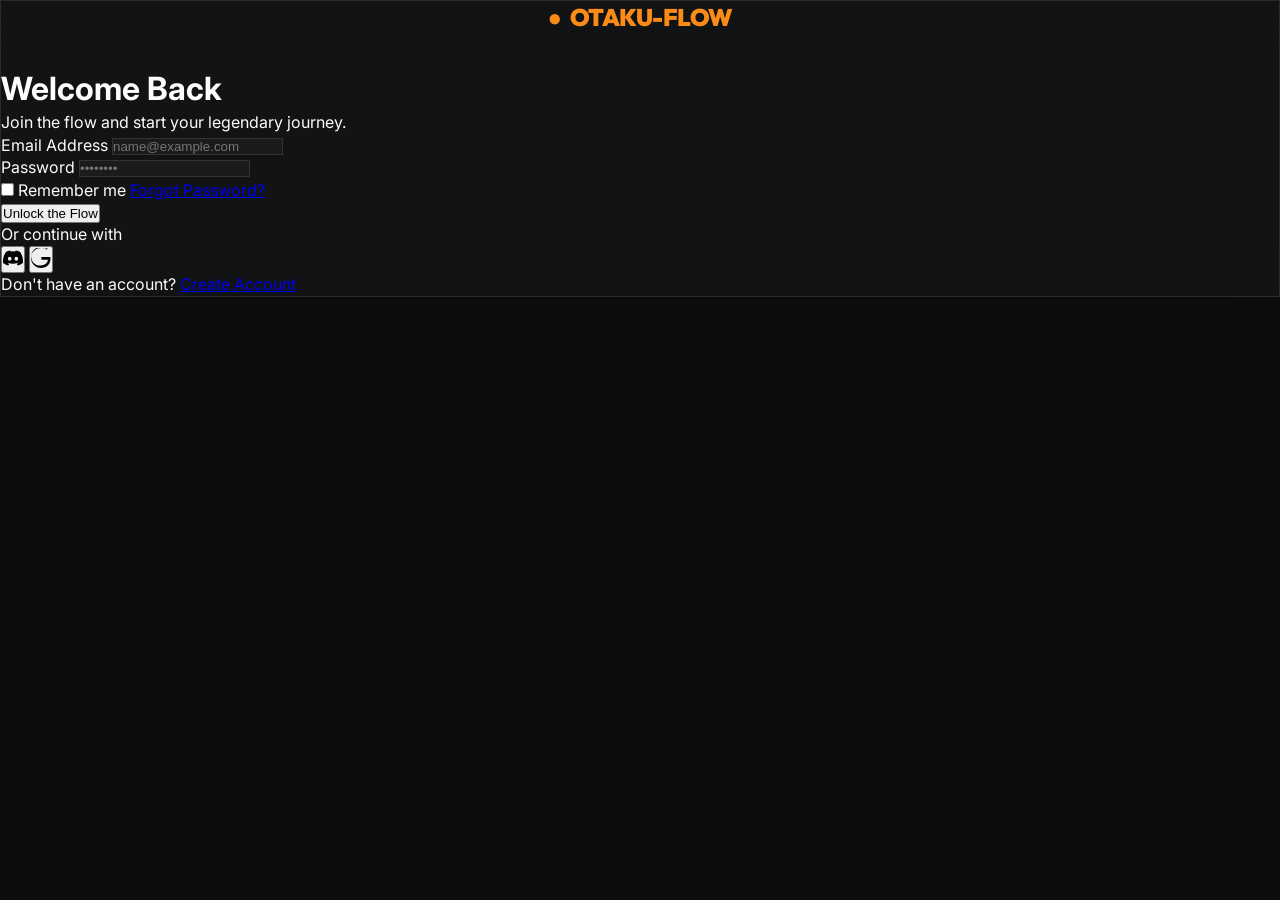
==== login.html @ 3b302de8 "Initialize Otaku-Flow Repository" ====
<!DOCTYPE html>
<html lang="en">
<head>
    <meta charset="UTF-8">
    <meta name="viewport" content="width=device-width, initial-scale=1.0">
    <title>Join the Flow | Otaku-Flow Login</title>
    <link rel="stylesheet" href="style.css">
    <link href="https://fonts.googleapis.com/css2?family=Inter:wght@400;500;600;700;800;900&family=Outfit:wght@400;600;700;800;900&display=swap" rel="stylesheet">
</head>
<body class="login-page">
    <div class="login-container">
        <div class="login-card">
            <a href="index.html" class="logo" style="margin-bottom: 2rem; justify-content: center;">
                <span style="color: var(--brand-orange);">●</span> OTAKU-FLOW
            </a>
            
            <div class="login-header">
                <h1 id="login-title">Welcome Back</h1>
                <p id="login-subtitle">Join the flow and start your legendary journey.</p>
            </div>

            <form id="login-form" class="auth-form">
                <div class="form-group">
                    <label for="email">Email Address</label>
                    <input type="email" id="email" placeholder="name@example.com" required>
                </div>
                <div class="form-group">
                    <label for="password">Password</label>
                    <input type="password" id="password" placeholder="••••••••" required>
                </div>
                
                <div class="form-options">
                    <label class="remember-me">
                        <input type="checkbox"> Remember me
                    </label>
                    <a href="#" class="forgot-password">Forgot Password?</a>
                </div>

                <button type="submit" class="auth-btn-primary">Unlock the Flow</button>
            </form>

            <div class="divider">
                <span>Or continue with</span>
            </div>

            <div class="social-logins">
                <button class="social-btn" title="Login with Discord">
                    <svg width="20" height="20" viewBox="0 0 24 24" fill="currentColor"><path d="M20.317 4.37a19.791 19.791 0 0 0-4.885-1.515.074.074 0 0 0-.079.037c-.21.375-.444.864-.608 1.25a18.27 18.27 0 0 0-5.487 0 12.64 12.64 0 0 0-.617-1.25.077.077 0 0 0-.079-.037A19.736 19.736 0 0 0 3.677 4.37a.07.07 0 0 0-.032.027C.533 9.046-.32 13.58.099 18.057a.082.082 0 0 0 .031.057 19.9 19.9 0 0 0 5.993 3.03.078.078 0 0 0 .084-.028 14.09 14.09 0 0 0 1.226-1.994.076.076 0 0 0-.041-.106 13.107 13.107 0 0 1-1.872-.892.077.077 0 0 1-.008-.128 10.23 10.23 0 0 0 .372-.292.074.074 0 0 1 .077-.01c3.928 1.793 8.18 1.793 12.062 0a.074.074 0 0 1 .078.01c.12.098.246.198.373.292a.077.077 0 0 1-.006.127 12.299 12.299 0 0 1-1.873.892.077.077 0 0 0-.041.107c.36.698.772 1.362 1.225 1.993a.076.076 0 0 0 .084.028 19.839 19.839 0 0 0 6.002-3.03.077.077 0 0 0 .032-.054c.5-5.177-.838-9.674-3.549-13.66a.061.061 0 0 0-.031-.03zM8.02 15.33c-1.183 0-2.157-1.085-2.157-2.419 0-1.333.956-2.419 2.157-2.419 1.21 0 2.176 1.096 2.157 2.419 0 1.334-.956 2.419-2.157 2.419zm7.974 0c-1.183 0-2.157-1.085-2.157-2.419 0-1.333.955-2.419 2.157-2.419 1.21 0 2.176 1.096 2.157 2.419 0 1.334-.946 2.419-2.157 2.419z"/></svg>
                </button>
                <button class="social-btn" title="Login with Google">
                    <svg width="20" height="20" viewBox="0 0 24 24" fill="currentColor"><path d="M12.48 10.92v3.28h7.84c-.24 1.84-.908 3.152-1.928 4.176-1.288 1.288-3.312 2.688-7.392 2.688-6.192 0-10.704-4.824-10.704-10.968s4.512-10.968 10.704-10.968c3.272 0 5.704 1.208 7.536 2.92l2.336-2.336C18.592 1.632 15.824 0 12 0 5.4 0 0 5.4 0 12s5.4 12 12 12c3.576 0 6.264-1.128 8.376-3.288 2.328-2.328 2.992-5.4 2.992-7.848 0-.744-.064-1.416-.184-2h-10.704z"/></svg>
                </button>
            </div>

            <p class="auth-footer">
                Don't have an account? <a href="#" id="toggle-auth">Create Account</a>
            </p>
        </div>
    </div>

    <script>
        const loginTitle = document.getElementById('login-title');
        const loginSubtitle = document.getElementById('login-subtitle');
        const authBtn = document.querySelector('.auth-btn-primary');
        const toggleAuth = document.getElementById('toggle-auth');
        let isSignup = false;

        toggleAuth.addEventListener('click', (e) => {
            e.preventDefault();
            isSignup = !isSignup;
            
            if (isSignup) {
                loginTitle.textContent = "Join the Flow";
                loginSubtitle.textContent = "Create an account to track your legendary journey.";
                authBtn.textContent = "Start Legend";
                toggleAuth.textContent = "Login Instead";
            } else {
                loginTitle.textContent = "Welcome Back";
                loginSubtitle.textContent = "Join the flow and start your legendary journey.";
                authBtn.textContent = "Unlock the Flow";
                toggleAuth.textContent = "Create Account";
            }
        });

        document.getElementById('login-form').addEventListener('submit', (e) => {
            e.preventDefault();
            // Store login state
            localStorage.setItem('otakuFlow_isLoggedIn', 'true');
            // Mock success: redirect back to home
            window.location.href = 'index.html';
        });
    </script>
</body>
</html>
---- style.css ----
@import url('https://fonts.googleapis.com/css2?family=Inter:wght@400;500;600;700;800;900&family=Outfit:wght@400;600;700;800;900&display=swap');

:root {
    /* Dark Theme (Default) */
    --bg-primary: #0b0c0d;
    --bg-secondary: #141519;
    --bg-card: rgba(255, 255, 255, 0.03);
    --bg-overlay: rgba(0, 0, 0, 0.7);
    --text-primary: #fcfcfc;
    --text-secondary: #959595;
    --border-color: rgba(255, 255, 255, 0.1);
    
    /* Brand Colors */
    --brand-orange: #f98b16;
    --brand-yellow: #fab818;
    --text-accent: #37d3be;
    
    --header-height: 72px;
}

body.light-mode {
    /* Light Theme Overrides */
    --bg-primary: #ffffff;
    --bg-secondary: #f4f4f7;
    --bg-card: rgba(0, 0, 0, 0.04);
    --bg-overlay: rgba(0, 0, 0, 0.3);
    --text-primary: #0b0c0d;
    --text-secondary: #666666;
    --border-color: rgba(0, 0, 0, 0.1);
}

* {
    margin: 0;
    padding: 0;
    box-sizing: border-box;
}

body {
    background-color: var(--bg-primary);
    color: var(--text-primary);
    font-family: 'Inter', system-ui, -apple-system, sans-serif;
    line-height: 1.4;
    transition: background-color 0.3s ease, color 0.3s ease;
}

/* Header & Navigation */
header {
    background-color: var(--bg-primary);
    height: var(--header-height);
    width: 100%;
    position: fixed;
    top: 0;
    z-index: 1000;
    display: flex;
    align-items: center;
    padding: 0 1.5rem;
    border-bottom: 1px solid var(--border-color);
}

.logo {
    display: flex;
    align-items: center;
    gap: 0.5rem;
    color: var(--brand-orange);
    text-decoration: none;
    font-family: 'Outfit', sans-serif;
    font-weight: 900;
    font-size: 1.5rem;
    letter-spacing: -0.5px;
    text-transform: uppercase;
}

.nav-links {
    display: flex;
    gap: 1.5rem;
    margin-left: 2rem;
}

.nav-links a {
    color: var(--text-primary);
    text-decoration: none;
    font-size: 0.85rem;
    font-weight: 700;
    text-transform: uppercase;
    letter-spacing: 0.8px;
    opacity: 0.6;
    transition: all 0.3s cubic-bezier(0.4, 0, 0.2, 1);
    position: relative;
    padding-bottom: 4px;
}

.nav-links a:hover,
.nav-links a.active {
    opacity: 1;
    color: var(--brand-orange);
}

.nav-links a::after {
    content: '';
    position: absolute;
    bottom: 0;
    left: 0;
    width: 0;
    height: 2px;
    background: var(--brand-orange);
    transition: width 0.3s ease;
}

.nav-links a:hover::after,
.nav-links a.active::after {
    width: 100%;
}

.header-actions {
    margin-left: auto;
    display: flex;
    align-items: center;
    gap: 1.5rem;
}

.icon-btn {
    background: none;
    border: none;
    color: var(--text-primary);
    display: flex;
    align-items: center;
    justify-content: center;
    cursor: pointer;
    opacity: 0.6;
    transition: all 0.3s cubic-bezier(0.4, 0, 0.2, 1);
    padding: 8px;
    border-radius: 50%;
}

.icon-btn:hover {
    opacity: 1;
    background: var(--bg-card);
    transform: translateY(-1px);
    color: var(--brand-orange);
}

.icon-btn svg {
    display: block;
}

/* Theme Toggle Specifics */
#theme-toggle .sun-icon { display: none; }
#theme-toggle .moon-icon { display: block; }

body.light-mode #theme-toggle .sun-icon { display: block; }
body.light-mode #theme-toggle .moon-icon { display: none; }

/* Main Layout */
main {
    margin-top: var(--header-height);
    padding: 3rem 2rem;
    max-width: 1200px;
    margin-left: auto;
    margin-right: auto;
    transition: margin-top 0.3s cubic-bezier(0.4, 0, 0.2, 1);
}

main.search-active {
    margin-top: calc(var(--header-height) + 84px);
}

.section-header {
    display: flex;
    justify-content: space-between;
    align-items: center;
    margin-bottom: 2rem;
}

.section-title {
    font-family: 'Outfit', sans-serif;
    font-size: 2rem;
    font-weight: 900;
    display: flex;
    align-items: center;
    gap: 1rem;
    text-transform: uppercase;
    color: var(--text-primary);
    letter-spacing: 0.5px;
    border-left: 4px solid var(--brand-orange);
    padding-left: 1rem;
}

.section-title::before {
    display: none;
}

.view-link {
    color: var(--text-secondary);
    text-decoration: none;
    font-size: 0.8rem;
    font-weight: 700;
    text-transform: uppercase;
    letter-spacing: 1px;
}

.view-link:hover {
    color: var(--text-primary);
}

/* New Episodes Grid */
.episodes-grid {
    display: grid;
    grid-template-columns: 1fr 1fr;
    gap: 1.5rem;
}

.anime-list-item {
    display: flex;
    gap: 1.25rem;
    text-decoration: none;
    color: inherit;
    padding: 0.5rem;
    border-radius: 4px;
    transition: background-color 0.2s;
}

.anime-list-item:hover {
    background-color: var(--bg-card);
}

.poster-stack {
    position: relative;
    width: 130px;
    height: 80px;
    flex-shrink: 0;
}

.poster-stack::before,
.poster-stack::after {
    content: "";
    position: absolute;
    top: 4px;
    left: 4px;
    width: 100%;
    height: 100%;
    background: var(--bg-primary);
    border: 1px solid var(--border-color);
    z-index: 1;
}

.poster-stack .main-poster {
    position: relative;
    width: 100%;
    height: 100%;
    object-fit: cover;
    z-index: 2;
    border: 1px solid var(--border-color);
}

.fav-btn {
    position: absolute;
    top: 8px;
    right: 8px;
    width: 32px;
    height: 32px;
    background: rgba(0, 0, 0, 0.4);
    border: none;
    border-radius: 50%;
    color: white;
    font-size: 1.1rem;
    display: flex;
    align-items: center;
    justify-content: center;
    cursor: pointer;
    z-index: 10;
    transition: all 0.3s cubic-bezier(0.4, 0, 0.2, 1);
    backdrop-filter: blur(4px);
}

.fav-btn.active {
    color: #ff4b4b;
    background: white;
}

/* Content Area */
.item-content {
    display: flex;
    flex-direction: column;
    justify-content: center;
    width: 100%;
}

.item-title {
    font-weight: 800;
    font-size: 1rem;
    color: var(--text-primary);
    margin-bottom: 0.25rem;
    line-height: 1.2;
}

.item-meta {
    font-size: 0.7rem;
    color: var(--text-secondary);
    text-transform: uppercase;
    letter-spacing: 0.5px;
    font-weight: 600;
}

.premium-icon {
    color: var(--brand-yellow);
}

.release-time {
    color: var(--text-accent);
    font-weight: 700;
}

/* Search Bar Overlay */
.search-overlay {
    position: fixed;
    top: var(--header-height);
    left: 0;
    width: 100%;
    background-color: var(--bg-secondary);
    padding: 1rem 1.5rem;
    display: none;
    align-items: center;
    gap: 1rem;
    z-index: 999;
    border-bottom: 1px solid var(--border-color);
}

#search-input {
    background: transparent;
    border: none;
    border-bottom: 1px solid var(--border-color);
    color: var(--text-primary);
    font-size: 1.2rem;
    width: 100%;
    outline: none;
}

#btn-search {
    background: var(--brand-orange);
    border: none;
    padding: 0.6rem 1.5rem;
    color: black;
    font-weight: 800;
    border-radius: 4px;
    cursor: pointer;
}

/* Categories Menu */
.categories-overlay {
    background: var(--bg-secondary);
    backdrop-filter: blur(10px);
    border: 1px solid var(--border-color);
    border-radius: 8px;
    padding: 1.5rem;
    margin-bottom: 2rem;
    display: none;
    animation: slideDown 0.3s cubic-bezier(0.4, 0, 0.2, 1);
}

.categories-overlay.active { display: block; }

.genre-grid {
    display: grid;
    grid-template-columns: repeat(auto-fill, minmax(140px, 1fr));
    gap: 0.75rem;
}

.genre-btn {
    background: var(--bg-card);
    border: 1px solid var(--border-color);
    color: var(--text-primary);
    padding: 0.6rem 1rem;
    border-radius: 4px;
    font-size: 0.85rem;
    font-weight: 600;
    cursor: pointer;
    transition: all 0.2s ease;
}

.genre-btn:hover {
    background: var(--brand-orange);
    color: black;
}

/* Profile Sidebar Drawer */
.profile-sidebar {
    position: fixed;
    top: 0;
    right: -320px;
    width: 320px;
    height: 100vh;
    background-color: var(--bg-secondary);
    z-index: 2000;
    box-shadow: -10px 0 30px rgba(0, 0, 0, 0.3);
    transition: right 0.4s cubic-bezier(0.4, 0, 0.2, 1);
    display: flex;
    flex-direction: column;
    border-left: 1px solid var(--border-color);
}

body.light-mode .profile-sidebar {
    background-color: var(--bg-primary);
}

.profile-sidebar.active { right: 0; }

.sidebar-overlay {
    position: fixed;
    top: 0;
    left: 0;
    width: 100%;
    height: 100%;
    background: var(--bg-overlay);
    backdrop-filter: blur(4px);
    z-index: 1999;
    display: none;
    opacity: 0;
    transition: opacity 0.3s ease;
}

.sidebar-overlay.active {
    display: block;
    opacity: 1;
}

.sidebar-header {
    padding: 1.5rem;
    display: flex;
    align-items: center;
    justify-content: space-between;
    border-bottom: 1px solid var(--border-color);
}

.user-avatar {
    width: 44px;
    height: 44px;
    background: var(--bg-card);
    border-radius: 50%;
    display: flex;
    align-items: center;
    justify-content: center;
    color: var(--text-secondary);
    border: 1px solid var(--border-color);
}

.user-details h3 {
    font-size: 1rem;
    font-weight: 700;
    color: var(--text-primary);
}

.sidebar-item {
    display: flex;
    align-items: center;
    gap: 1rem;
    padding: 0.85rem 1rem;
    color: var(--text-primary);
    text-decoration: none;
    font-size: 0.9rem;
    font-weight: 600;
    border-radius: 4px;
}

.sidebar-item:hover {
    background: var(--bg-card);
    color: var(--brand-orange);
}

.sidebar-menu-divider {
    height: 1px;
    background: var(--border-color);
    margin: 1rem 0;
}

/* Login Page Theme Support */
.login-page {
    background-color: var(--bg-primary);
    /* Extra gradient for dark mode shine */
}

body:not(.light-mode) .login-page {
    background: linear-gradient(135deg, #0b0c0d 0%, #1a1c23 100%);
}

.login-card {
    background: var(--bg-card);
    backdrop-filter: blur(20px);
    border: 1px solid var(--border-color);
    color: var(--text-primary);
}

.form-group input {
    background: var(--bg-card);
    border: 1px solid var(--border-color);
    color: var(--text-primary);
}

/* Responsive fixes */
@media (max-width: 900px) {
    .episodes-grid { grid-template-columns: 1fr; }
}

@media (max-width: 600px) {
    .nav-links { display: none; }
}

@keyframes slideDown {
    from { opacity: 0; transform: translateY(-10px); }
    to { opacity: 1; transform: translateY(0); }
}
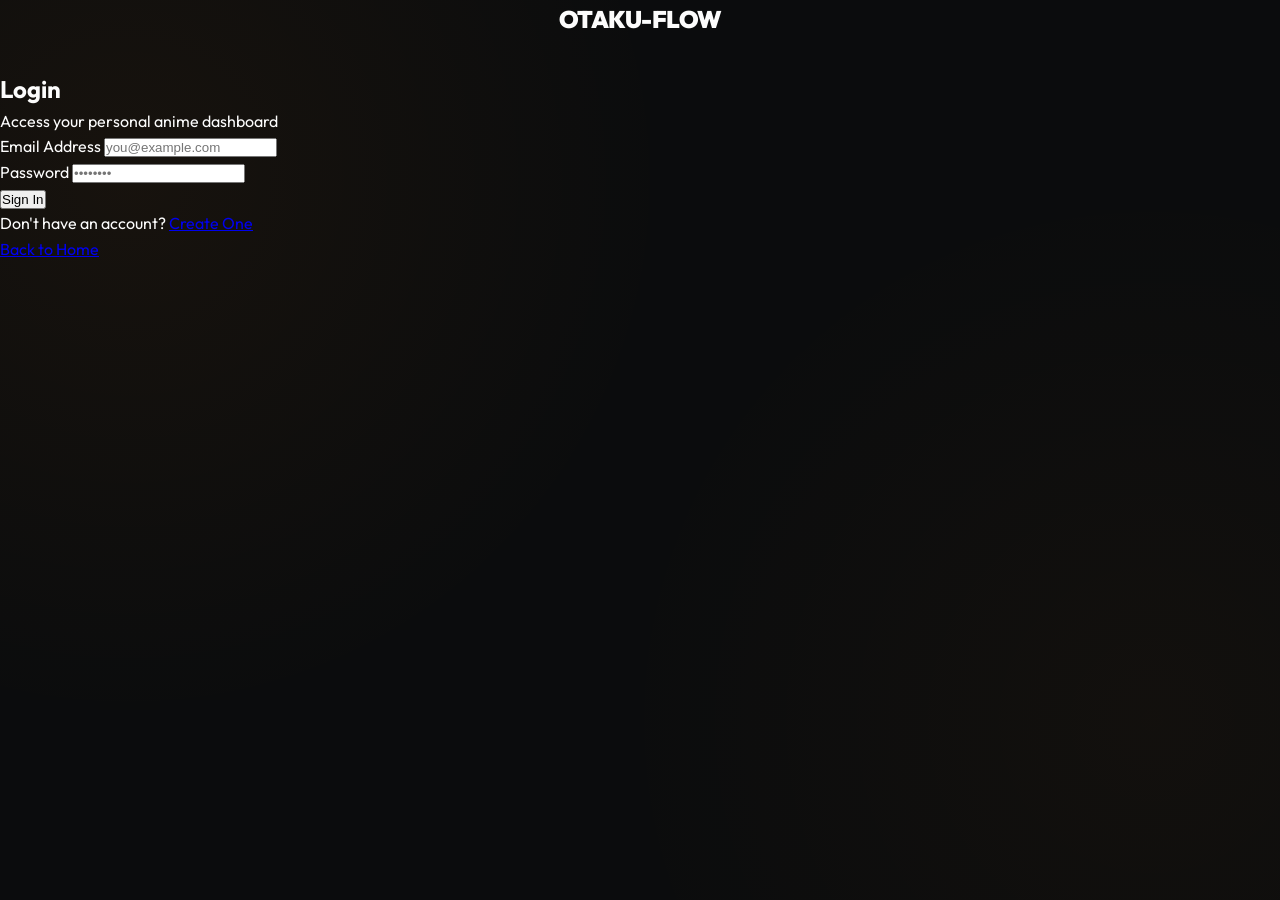
==== commit 7d4191d9: "Added  dark mode, read mode" ====
--- a/login.html
+++ b/login.html
@@ -1,94 +1,50 @@
 <!DOCTYPE html>
 <html lang="en">
+
 <head>
     <meta charset="UTF-8">
     <meta name="viewport" content="width=device-width, initial-scale=1.0">
-    <title>Join the Flow | Otaku-Flow Login</title>
+    <title>Login | Otaku-Flow</title>
     <link rel="stylesheet" href="style.css">
-    <link href="https://fonts.googleapis.com/css2?family=Inter:wght@400;500;600;700;800;900&family=Outfit:wght@400;600;700;800;900&display=swap" rel="stylesheet">
+    <link
+        href="https://fonts.googleapis.com/css2?family=Inter:wght@400;500;600;700;800;900&family=Outfit:wght@400;600;700;800;900&display=swap"
+        rel="stylesheet">
 </head>
+
 <body class="login-page">
-    <div class="login-container">
-        <div class="login-card">
+    <div class="auth-container">
+        <div class="auth-card">
             <a href="index.html" class="logo" style="margin-bottom: 2rem; justify-content: center;">
-                <span style="color: var(--brand-orange);">●</span> OTAKU-FLOW
+                <span class="logo-text">OTAKU-FLOW</span>
             </a>
-            
-            <div class="login-header">
-                <h1 id="login-title">Welcome Back</h1>
-                <p id="login-subtitle">Join the flow and start your legendary journey.</p>
-            </div>
-
-            <form id="login-form" class="auth-form">
+            <h2>Login</h2>
+            <p>Access your personal anime dashboard</p>
+            <form id="login-form">
                 <div class="form-group">
                     <label for="email">Email Address</label>
-                    <input type="email" id="email" placeholder="name@example.com" required>
+                    <input type="email" id="email" placeholder="you@example.com" required>
                 </div>
                 <div class="form-group">
                     <label for="password">Password</label>
                     <input type="password" id="password" placeholder="••••••••" required>
                 </div>
-                
-                <div class="form-options">
-                    <label class="remember-me">
-                        <input type="checkbox"> Remember me
-                    </label>
-                    <a href="#" class="forgot-password">Forgot Password?</a>
-                </div>
-
-                <button type="submit" class="auth-btn-primary">Unlock the Flow</button>
+                <button type="submit" class="auth-btn">Sign In</button>
             </form>
-
-            <div class="divider">
-                <span>Or continue with</span>
+            <div class="auth-footer">
+                <p>Don't have an account? <a href="#">Create One</a></p>
+                <p><a href="index.html">Back to Home</a></p>
             </div>
-
-            <div class="social-logins">
-                <button class="social-btn" title="Login with Discord">
-                    <svg width="20" height="20" viewBox="0 0 24 24" fill="currentColor"><path d="M20.317 4.37a19.791 19.791 0 0 0-4.885-1.515.074.074 0 0 0-.079.037c-.21.375-.444.864-.608 1.25a18.27 18.27 0 0 0-5.487 0 12.64 12.64 0 0 0-.617-1.25.077.077 0 0 0-.079-.037A19.736 19.736 0 0 0 3.677 4.37a.07.07 0 0 0-.032.027C.533 9.046-.32 13.58.099 18.057a.082.082 0 0 0 .031.057 19.9 19.9 0 0 0 5.993 3.03.078.078 0 0 0 .084-.028 14.09 14.09 0 0 0 1.226-1.994.076.076 0 0 0-.041-.106 13.107 13.107 0 0 1-1.872-.892.077.077 0 0 1-.008-.128 10.23 10.23 0 0 0 .372-.292.074.074 0 0 1 .077-.01c3.928 1.793 8.18 1.793 12.062 0a.074.074 0 0 1 .078.01c.12.098.246.198.373.292a.077.077 0 0 1-.006.127 12.299 12.299 0 0 1-1.873.892.077.077 0 0 0-.041.107c.36.698.772 1.362 1.225 1.993a.076.076 0 0 0 .084.028 19.839 19.839 0 0 0 6.002-3.03.077.077 0 0 0 .032-.054c.5-5.177-.838-9.674-3.549-13.66a.061.061 0 0 0-.031-.03zM8.02 15.33c-1.183 0-2.157-1.085-2.157-2.419 0-1.333.956-2.419 2.157-2.419 1.21 0 2.176 1.096 2.157 2.419 0 1.334-.956 2.419-2.157 2.419zm7.974 0c-1.183 0-2.157-1.085-2.157-2.419 0-1.333.955-2.419 2.157-2.419 1.21 0 2.176 1.096 2.157 2.419 0 1.334-.946 2.419-2.157 2.419z"/></svg>
-                </button>
-                <button class="social-btn" title="Login with Google">
-                    <svg width="20" height="20" viewBox="0 0 24 24" fill="currentColor"><path d="M12.48 10.92v3.28h7.84c-.24 1.84-.908 3.152-1.928 4.176-1.288 1.288-3.312 2.688-7.392 2.688-6.192 0-10.704-4.824-10.704-10.968s4.512-10.968 10.704-10.968c3.272 0 5.704 1.208 7.536 2.92l2.336-2.336C18.592 1.632 15.824 0 12 0 5.4 0 0 5.4 0 12s5.4 12 12 12c3.576 0 6.264-1.128 8.376-3.288 2.328-2.328 2.992-5.4 2.992-7.848 0-.744-.064-1.416-.184-2h-10.704z"/></svg>
-                </button>
-            </div>
-
-            <p class="auth-footer">
-                Don't have an account? <a href="#" id="toggle-auth">Create Account</a>
-            </p>
         </div>
     </div>
-
     <script>
-        const loginTitle = document.getElementById('login-title');
-        const loginSubtitle = document.getElementById('login-subtitle');
-        const authBtn = document.querySelector('.auth-btn-primary');
-        const toggleAuth = document.getElementById('toggle-auth');
-        let isSignup = false;
-
-        toggleAuth.addEventListener('click', (e) => {
-            e.preventDefault();
-            isSignup = !isSignup;
-            
-            if (isSignup) {
-                loginTitle.textContent = "Join the Flow";
-                loginSubtitle.textContent = "Create an account to track your legendary journey.";
-                authBtn.textContent = "Start Legend";
-                toggleAuth.textContent = "Login Instead";
-            } else {
-                loginTitle.textContent = "Welcome Back";
-                loginSubtitle.textContent = "Join the flow and start your legendary journey.";
-                authBtn.textContent = "Unlock the Flow";
-                toggleAuth.textContent = "Create Account";
-            }
-        });
 
         document.getElementById('login-form').addEventListener('submit', (e) => {
             e.preventDefault();
-            // Store login state
             localStorage.setItem('otakuFlow_isLoggedIn', 'true');
-            // Mock success: redirect back to home
+            alert("Success! Welcome back to Otaku-Flow.");
             window.location.href = 'index.html';
         });
     </script>
 </body>
-</html>
+
+</html>
--- a/style.css
+++ b/style.css
@@ -1,34 +1,3 @@
-@import url('https://fonts.googleapis.com/css2?family=Inter:wght@400;500;600;700;800;900&family=Outfit:wght@400;600;700;800;900&display=swap');
-
-:root {
-    /* Dark Theme (Default) */
-    --bg-primary: #0b0c0d;
-    --bg-secondary: #141519;
-    --bg-card: rgba(255, 255, 255, 0.03);
-    --bg-overlay: rgba(0, 0, 0, 0.7);
-    --text-primary: #fcfcfc;
-    --text-secondary: #959595;
-    --border-color: rgba(255, 255, 255, 0.1);
-    
-    /* Brand Colors */
-    --brand-orange: #f98b16;
-    --brand-yellow: #fab818;
-    --text-accent: #37d3be;
-    
-    --header-height: 72px;
-}
-
-body.light-mode {
-    /* Light Theme Overrides */
-    --bg-primary: #ffffff;
-    --bg-secondary: #f4f4f7;
-    --bg-card: rgba(0, 0, 0, 0.04);
-    --bg-overlay: rgba(0, 0, 0, 0.3);
-    --text-primary: #0b0c0d;
-    --text-secondary: #666666;
-    --border-color: rgba(0, 0, 0, 0.1);
-}
-
 * {
     margin: 0;
     padding: 0;
@@ -36,63 +5,111 @@
 }
 
 body {
-    background-color: var(--bg-primary);
-    color: var(--text-primary);
-    font-family: 'Inter', system-ui, -apple-system, sans-serif;
-    line-height: 1.4;
-    transition: background-color 0.3s ease, color 0.3s ease;
-}
-
-/* Header & Navigation */
-header {
-    background-color: var(--bg-primary);
-    height: var(--header-height);
-    width: 100%;
-    position: fixed;
+    background-color: #0b0c0d;
+    background-image: 
+        radial-gradient(circle at 10% 20%, rgba(249, 139, 22, 0.05) 0%, transparent 40%),
+        radial-gradient(circle at 90% 80%, rgba(249, 139, 22, 0.03) 0%, transparent 40%);
+    background-attachment: fixed;
+    color: #fcfcfc;
+    font-family: 'Outfit', -apple-system, BlinkMacSystemFont, 'Segoe UI', Roboto, sans-serif;
+    line-height: 1.6;
+    transition: background-color 0.4s cubic-bezier(0.4, 0, 0.2, 1), color 0.4s ease;
+    overflow-x: hidden;
+}
+
+body.light_mode {
+    background-color: #f8f9fb;
+    background-image: 
+        radial-gradient(circle at 10% 20%, rgba(249, 139, 22, 0.03) 0%, transparent 40%),
+        radial-gradient(circle at 90% 80%, rgba(249, 139, 22, 0.02) 0%, transparent 40%);
+    color: #1a1b1e;
+}
+
+.header {
+    height: 72px;
+    padding: 0 2rem;
+    display: flex;
+    align-items: center;
+    justify-content: space-between;
+    background-color: rgba(11, 12, 13, 0.95);
+    backdrop-filter: blur(20px);
+    -webkit-backdrop-filter: blur(20px);
+    border-bottom: 1px solid rgba(255, 255, 255, 0.1);
+    position: sticky;
     top: 0;
     z-index: 1000;
-    display: flex;
-    align-items: center;
-    padding: 0 1.5rem;
-    border-bottom: 1px solid var(--border-color);
+    transition: all 0.3s ease;
 }
 
 .logo {
     display: flex;
     align-items: center;
-    gap: 0.5rem;
-    color: var(--brand-orange);
+    gap: 0.85rem;
+    cursor: pointer;
     text-decoration: none;
+    color: inherit;
+    transition: transform 0.3s ease;
+}
+
+.logo:hover {
+    transform: scale(1.02);
+}
+
+.logo-icon {
+    background: linear-gradient(135deg, #f98b16 0%, #ff5e62 100%);
+    color: #0b0c0d;
+    width: 38px;
+    height: 38px;
+    border-radius: 10px;
+    display: flex;
+    align-items: center;
+    justify-content: center;
+    box-shadow: 0 4px 15px rgba(249, 139, 22, 0.3);
+}
+
+.logo-text {
     font-family: 'Outfit', sans-serif;
+    font-size: 1.5rem;
     font-weight: 900;
-    font-size: 1.5rem;
     letter-spacing: -0.5px;
-    text-transform: uppercase;
+    color: #fcfcfc;
+    display: flex;
+    align-items: center;
+}
+
+body.light_mode .logo-text {
+    color: #1a1b1e;
+}
+
+.flow-accent {
+    background: linear-gradient(135deg, #f98b16 0%, #ff5e62 100%);
+    -webkit-background-clip: text;
+    background-clip: text;
+    -webkit-text-fill-color: transparent;
+    margin-left: 2px;
 }
 
 .nav-links {
     display: flex;
-    gap: 1.5rem;
+    gap: 2rem;
     margin-left: 2rem;
 }
 
 .nav-links a {
-    color: var(--text-primary);
     text-decoration: none;
-    font-size: 0.85rem;
+    color: #959595;
+    font-size: 0.9rem;
     font-weight: 700;
     text-transform: uppercase;
     letter-spacing: 0.8px;
-    opacity: 0.6;
-    transition: all 0.3s cubic-bezier(0.4, 0, 0.2, 1);
+    transition: all 0.3s ease;
+    font-family: 'Outfit', sans-serif;
     position: relative;
-    padding-bottom: 4px;
-}
-
-.nav-links a:hover,
-.nav-links a.active {
-    opacity: 1;
-    color: var(--brand-orange);
+    padding: 0.5rem 0;
+}
+
+body.light_mode .nav-links a {
+    color: #5c5e66;
 }
 
 .nav-links a::after {
@@ -102,8 +119,16 @@
     left: 0;
     width: 0;
     height: 2px;
-    background: var(--brand-orange);
+    background-color: #f98b16;
     transition: width 0.3s ease;
+}
+
+.nav-links a:hover {
+    color: #fcfcfc;
+}
+
+body.light_mode .nav-links a:hover {
+    color: #1a1b1e;
 }
 
 .nav-links a:hover::after,
@@ -111,232 +136,470 @@
     width: 100%;
 }
 
-.header-actions {
-    margin-left: auto;
-    display: flex;
-    align-items: center;
-    gap: 1.5rem;
-}
-
-.icon-btn {
+.nav-links a.active {
+    color: #f98b16;
+}
+
+.header_act {
+    display: flex;
+    align-items: center;
+    gap: 1rem;
+}
+
+.icon_botton {
+    background: transparent;
+    border: 1px solid transparent;
+    color: #959595;
+    cursor: pointer;
+    padding: 0.6rem;
+    border-radius: 12px;
+    transition: all 0.3s cubic-bezier(0.4, 0, 0.2, 1);
+    display: flex;
+    align-items: center;
+    justify-content: center;
+}
+
+body.light_mode .icon_botton {
+    color: #5c5e66;
+}
+
+.icon_botton:hover {
+    background-color: #1e2025;
+    border-color: rgba(255, 255, 255, 0.1);
+    color: #f98b16;
+    transform: translateY(-2px);
+}
+
+body.light_mode .icon_botton:hover {
+    background-color: #f1f3f5;
+    border-color: rgba(0, 0, 0, 0.08);
+}
+
+body.light_mode .header {
+    background-color: #ffffff;
+    border-bottom: 1px solid rgba(0, 0, 0, 0.08);
+}
+
+.sidebar-menu-divider {
+    height: 1px;
+    background: rgba(255, 255, 255, 0.1);
+    margin: 1rem 1.5rem;
+}
+
+body.light_mode .sidebar-menu-divider {
+    background: rgba(0, 0, 0, 0.1);
+}
+
+.sidebar-menu-group {
+    margin: 1rem 0;
+}
+
+.sidebar_menu_item {
+    display: flex;
+    align-items: center;
+    gap: 1rem;
+    padding: 0.85rem 1.5rem;
+    color: #959595;
+    text-decoration: none;
+    font-size: 0.9rem;
+    font-weight: 600;
+    transition: all 0.2s;
+}
+
+body.light_mode .sidebar_menu_item {
+    color: #666666;
+}
+
+.sidebar_menu_item:hover {
+    color: #f98b16;
+    background: rgba(255, 255, 255, 0.03);
+}
+
+body.light_mode .sidebar_menu_item:hover {
+    background: rgba(0, 0, 0, 0.03);
+}
+
+.content-container {
+    padding: 2.5rem 1.5rem;
+    max-width: 1400px;
+    margin: 0 auto;
+}
+
+.content-header {
+    display: flex;
+    justify-content: space-between;
+    align-items: center;
+    margin-bottom: 2rem;
+}
+
+.header-title {
+    font-family: 'Outfit', sans-serif;
+    font-size: 1.5rem;
+    font-weight: 800;
+    color: #fcfcfc;
+}
+
+#current-category {
+    font-family: 'Outfit', sans-serif;
+    font-size: 2.5rem;
+    font-weight: 900;
+    margin: 2.5rem 0 1rem;
+    background: linear-gradient(135deg, #f98b16 0%, #fcfcfc 100%);
+    -webkit-background-clip: text;
+    background-clip: text;
+    -webkit-text-fill-color: transparent;
+    display: inline-block;
+    letter-spacing: -1.5px;
+    filter: drop-shadow(0 2px 4px rgba(0,0,0,0.1));
+}
+
+body.light_mode #current-category {
+    background: linear-gradient(135deg, #f98b16 0%, #1a1b1e 100%);
+    -webkit-background-clip: text;
+    background-clip: text;
+}
+
+.control-btn {
     background: none;
     border: none;
-    color: var(--text-primary);
-    display: flex;
-    align-items: center;
-    justify-content: center;
-    cursor: pointer;
-    opacity: 0.6;
-    transition: all 0.3s cubic-bezier(0.4, 0, 0.2, 1);
-    padding: 8px;
-    border-radius: 50%;
-}
-
-.icon-btn:hover {
-    opacity: 1;
-    background: var(--bg-card);
-    transform: translateY(-1px);
-    color: var(--brand-orange);
-}
-
-.icon-btn svg {
-    display: block;
-}
-
-/* Theme Toggle Specifics */
-#theme-toggle .sun-icon { display: none; }
-#theme-toggle .moon-icon { display: block; }
-
-body.light-mode #theme-toggle .sun-icon { display: block; }
-body.light-mode #theme-toggle .moon-icon { display: none; }
-
-/* Main Layout */
-main {
-    margin-top: var(--header-height);
-    padding: 3rem 2rem;
-    max-width: 1200px;
-    margin-left: auto;
-    margin-right: auto;
-    transition: margin-top 0.3s cubic-bezier(0.4, 0, 0.2, 1);
-}
-
-main.search-active {
-    margin-top: calc(var(--header-height) + 84px);
-}
-
-.section-header {
-    display: flex;
-    justify-content: space-between;
-    align-items: center;
-    margin-bottom: 2rem;
-}
-
-.section-title {
+    color: #959595;
     font-family: 'Outfit', sans-serif;
-    font-size: 2rem;
-    font-weight: 900;
-    display: flex;
-    align-items: center;
-    gap: 1rem;
-    text-transform: uppercase;
-    color: var(--text-primary);
-    letter-spacing: 0.5px;
-    border-left: 4px solid var(--brand-orange);
-    padding-left: 1rem;
-}
-
-.section-title::before {
-    display: none;
-}
-
-.view-link {
-    color: var(--text-secondary);
-    text-decoration: none;
     font-size: 0.8rem;
     font-weight: 700;
     text-transform: uppercase;
     letter-spacing: 1px;
-}
-
-.view-link:hover {
-    color: var(--text-primary);
-}
-
-/* New Episodes Grid */
+    cursor: pointer;
+    transition: color 0.2s;
+}
+
+body.light_mode .control-btn {
+    color: #666666;
+}
+
+.control-btn:hover {
+    color: #fcfcfc;
+}
+
+body.light_mode .control-btn:hover {
+    color: #0b0c0d;
+}
+
 .episodes-grid {
     display: grid;
-    grid-template-columns: 1fr 1fr;
-    gap: 1.5rem;
+    grid-template-columns: repeat(auto-fill, minmax(280px, 1fr));
+    gap: 2.5rem;
+    padding: 2.5rem 0;
 }
 
 .anime-list-item {
-    display: flex;
-    gap: 1.25rem;
+    background-color: transparent;
+    width: 100%;
+    height: 460px;
+    perspective: 2000px;
+}
+
+.flip-card-inner {
+    position: relative;
+    width: 100%;
+    height: 100%;
+    transition: transform 0.8s cubic-bezier(0.4, 0, 0.2, 1);
+    transform-style: preserve-3d;
+    cursor: pointer;
+}
+
+.anime-list-item:hover .flip-card-inner {
+    transform: rotateY(180deg);
+}
+
+.flip-card-front, .flip-card-back {
+    position: absolute;
+    width: 100%;
+    height: 100%;
+    -webkit-backface-visibility: hidden;
+    backface-visibility: hidden;
+    border-radius: 24px;
+    overflow: hidden;
+    border: 1.5px solid rgba(212, 175, 55, 0.2);
+    box-shadow: 0 20px 40px rgba(0, 0, 0, 0.4);
+    transition: all 0.4s ease;
+}
+
+.anime-list-item:hover .flip-card-front,
+.anime-list-item:hover .flip-card-back {
+    border-color: rgba(249, 139, 22, 0.8);
+    box-shadow: 0 0 30px rgba(249, 139, 22, 0.2), 0 20px 50px rgba(0, 0, 0, 0.6);
+}
+
+.flip-card-back {
+    background: #141519;
+    color: #fcfcfc;
+    transform: rotateY(180deg);
+    display: flex;
+    flex-direction: column;
+    padding: 2rem;
+    backdrop-filter: blur(10px);
+    border: 1px solid rgba(255, 255, 255, 0.1);
+}
+
+body.light_mode .flip-card-back {
+    background: #ffffff;
+    color: #1a1b1e;
+    border: 1px solid rgba(0, 0, 0, 0.08);
+}
+
+.card-shimmer {
+    position: absolute;
+    top: 0; left: -150%; width: 200%; height: 100%;
+    background: linear-gradient(
+        45deg,
+        transparent 30%,
+        rgba(255, 255, 255, 0.05) 50%,
+        transparent 70%
+    );
+    transform: rotate(45deg);
+    animation: card-glide 4s infinite linear;
+    pointer-events: none;
+    z-index: 5;
+}
+
+@keyframes card-glide {
+    0% { left: -150%; }
+    100% { left: 150%; }
+}
+
+.flip-card-front {
+    background-color: #141519;
+}
+
+/* Specular Highlight on Card */
+.flip-card-inner::before {
+    content: '';
+    position: absolute;
+    top: 0;
+    left: 0;
+    right: 0;
+    height: 50%;
+    background: linear-gradient(to bottom, rgba(255, 255, 255, 0.05) 0%, transparent 100%);
+    z-index: 5;
+    pointer-events: none;
+    border-radius: 24px 24px 0 0;
+}
+
+body.light_mode .flip-card-back {
+    background: #ffffff;
+    border: 1px solid rgba(0, 0, 0, 0.08);
+    box-shadow: 0 10px 30px rgba(0, 0, 0, 0.05);
+}
+
+.poster-stack {
+    position: relative;
+    width: 100%;
+    height: 100%;
+}
+
+.main-poster {
+    width: 100%;
+    height: 100%;
+    object-fit: cover;
+}
+
+.poster-overlay {
+    position: absolute;
+    bottom: 0;
+    left: 0;
+    width: 100%;
+    padding: 5rem 1.5rem 1.5rem;
+    background: linear-gradient(to top, rgba(11, 12, 13, 1) 0%, rgba(11, 12, 13, 0.8) 40%, transparent 100%);
+    z-index: 3;
+}
+
+.poster-overlay .item-title {
+    margin: 0;
+    font-size: 1.2rem;
+    font-weight: 800;
+    text-shadow: 0 2px 10px rgba(0,0,0,0.5);
+    color: #ffffff;
+    letter-spacing: -0.2px;
+}
+
+.save-btn {
+    display: flex;
+    align-items: center;
+    gap: 0.5rem;
+    background: rgba(255, 255, 255, 0.05);
+    border: 1px solid rgba(255, 255, 255, 0.1);
+    color: #959595;
+    padding: 0.35rem 0.75rem;
+    border-radius: 4px;
+    font-size: 0.75rem;
+    font-weight: 700;
+    cursor: pointer;
+    transition: all 0.2s ease;
+    width: fit-content;
+    margin-top: 0.75rem;
+    text-transform: uppercase;
+    letter-spacing: 0.5px;
+}
+
+body.light_mode .save-btn {
+    background: rgba(0, 0, 0, 0.04);
+    border: 1px solid rgba(0, 0, 0, 0.1);
+    color: #666666;
+}
+
+.save-btn:hover {
+    background: rgba(255, 255, 255, 0.1);
+    color: #fcfcfc;
+}
+
+body.light_mode .save-btn:hover {
+    background: rgba(0, 0, 0, 0.08);
+    color: #0b0c0d;
+}
+
+.save-btn.active {
+    background: rgba(249, 139, 22, 0.15);
+    color: #f98b16;
+    border-color: #f98b16;
+}
+
+body.light_mode .save-btn.active {
+    background: rgba(249, 139, 22, 0.1);
+}
+
+.item-content {
+    display: flex;
+    flex-direction: column;
+    height: 100%;
+}
+
+.title-link {
     text-decoration: none;
     color: inherit;
-    padding: 0.5rem;
-    border-radius: 4px;
-    transition: background-color 0.2s;
-}
-
-.anime-list-item:hover {
-    background-color: var(--bg-card);
-}
-
-.poster-stack {
-    position: relative;
-    width: 130px;
-    height: 80px;
-    flex-shrink: 0;
-}
-
-.poster-stack::before,
-.poster-stack::after {
-    content: "";
-    position: absolute;
-    top: 4px;
-    left: 4px;
-    width: 100%;
-    height: 100%;
-    background: var(--bg-primary);
-    border: 1px solid var(--border-color);
-    z-index: 1;
-}
-
-.poster-stack .main-poster {
-    position: relative;
-    width: 100%;
-    height: 100%;
-    object-fit: cover;
-    z-index: 2;
-    border: 1px solid var(--border-color);
-}
-
-.fav-btn {
-    position: absolute;
-    top: 8px;
-    right: 8px;
-    width: 32px;
-    height: 32px;
-    background: rgba(0, 0, 0, 0.4);
-    border: none;
-    border-radius: 50%;
-    color: white;
-    font-size: 1.1rem;
-    display: flex;
-    align-items: center;
-    justify-content: center;
-    cursor: pointer;
-    z-index: 10;
-    transition: all 0.3s cubic-bezier(0.4, 0, 0.2, 1);
-    backdrop-filter: blur(4px);
-}
-
-.fav-btn.active {
-    color: #ff4b4b;
-    background: white;
-}
-
-/* Content Area */
-.item-content {
-    display: flex;
-    flex-direction: column;
-    justify-content: center;
-    width: 100%;
 }
 
 .item-title {
     font-weight: 800;
-    font-size: 1rem;
-    color: var(--text-primary);
-    margin-bottom: 0.25rem;
-    line-height: 1.2;
+    font-size: 1.25rem;
+    color: #fcfcfc;
+    margin-bottom: 0.75rem;
+    line-height: 1.3;
+    transition: color 0.2s;
+}
+
+body.light_mode .item-title {
+    color: #1a1b1e;
+}
+
+.item-synopsis {
+    font-size: 0.9rem;
+    color: #959595;
+    margin: 0.5rem 0;
+    line-height: 1.6;
+    display: -webkit-box;
+    -webkit-line-clamp: 5;
+    line-clamp: 5;
+    -webkit-box-orient: vertical;
+    overflow: hidden;
+    transition: all 0.3s ease;
+    flex-grow: 1;
+}
+
+body.light_mode .item-synopsis {
+    color: #5c5e66;
+}
+
+.item-synopsis.expanded {
+    -webkit-line-clamp: unset;
+    line-clamp: unset;
+    display: block;
+}
+
+.read-more-btn {
+    background: none;
+    border: none;
+    color: #f98b16;
+    font-size: 0.75rem;
+    font-weight: 700;
+    cursor: pointer;
+    padding: 0;
+    margin-bottom: 0.75rem;
+    text-transform: uppercase;
+    letter-spacing: 0.5px;
+    display: block;
+}
+
+.read-more-btn:hover {
+    text-decoration: underline;
 }
 
 .item-meta {
     font-size: 0.7rem;
-    color: var(--text-secondary);
+    color: #959595;
     text-transform: uppercase;
     letter-spacing: 0.5px;
     font-weight: 600;
 }
 
 .premium-icon {
-    color: var(--brand-yellow);
+    color: #fab818;
 }
 
 .release-time {
-    color: var(--text-accent);
+    color: #37d3be;
     font-weight: 700;
 }
 
-/* Search Bar Overlay */
 .search-overlay {
     position: fixed;
-    top: var(--header-height);
+    top: 72px;
     left: 0;
     width: 100%;
-    background-color: var(--bg-secondary);
-    padding: 1rem 1.5rem;
+    background-color: #141519;
+    padding: 1.5rem 2rem;
     display: none;
     align-items: center;
-    gap: 1rem;
+    gap: 1.5rem;
     z-index: 999;
-    border-bottom: 1px solid var(--border-color);
+    border-bottom: 1px solid rgba(255, 255, 255, 0.1);
+    box-shadow: 0 20px 40px rgba(0, 0, 0, 0.1);
+    animation: fadeInDown 0.4s cubic-bezier(0.4, 0, 0.2, 1);
+}
+
+body.light_mode .search-overlay {
+    background-color: #ffffff;
+    border-bottom: 1px solid rgba(0, 0, 0, 0.08);
 }
 
 #search-input {
-    background: transparent;
-    border: none;
-    border-bottom: 1px solid var(--border-color);
-    color: var(--text-primary);
-    font-size: 1.2rem;
+    background: #1e2025;
+    border: 1px solid rgba(255, 255, 255, 0.1);
+    border-radius: 12px;
+    color: #fcfcfc;
+    padding: 0.8rem 1.2rem;
+    font-size: 1.1rem;
     width: 100%;
     outline: none;
+    transition: all 0.3s ease;
+}
+
+body.light_mode #search-input {
+    background: #f1f3f5;
+    border: 1px solid rgba(0, 0, 0, 0.08);
+    color: #1a1b1e;
+}
+
+#search-input:focus {
+    border-color: #f98b16;
+    box-shadow: 0 0 0 3px rgba(249, 139, 22, 0.4);
+}
+
+body.light_mode #search-input:focus {
+    box-shadow: 0 0 0 3px rgba(249, 139, 22, 0.2);
 }
 
 #btn-search {
-    background: var(--brand-orange);
+    background: #f98b16;
     border: none;
     padding: 0.6rem 1.5rem;
     color: black;
@@ -345,11 +608,10 @@
     cursor: pointer;
 }
 
-/* Categories Menu */
 .categories-overlay {
-    background: var(--bg-secondary);
+    background: #141519;
     backdrop-filter: blur(10px);
-    border: 1px solid var(--border-color);
+    border: 1px solid rgba(255, 255, 255, 0.1);
     border-radius: 8px;
     padding: 1.5rem;
     margin-bottom: 2rem;
@@ -357,7 +619,14 @@
     animation: slideDown 0.3s cubic-bezier(0.4, 0, 0.2, 1);
 }
 
-.categories-overlay.active { display: block; }
+body.light_mode .categories-overlay {
+    background: #f4f4f7;
+    border: 1px solid rgba(0, 0, 0, 0.1);
+}
+
+.categories-overlay.active {
+    display: block;
+}
 
 .genre-grid {
     display: grid;
@@ -366,9 +635,9 @@
 }
 
 .genre-btn {
-    background: var(--bg-card);
-    border: 1px solid var(--border-color);
-    color: var(--text-primary);
+    background: rgba(255, 255, 255, 0.03);
+    border: 1px solid rgba(255, 255, 255, 0.1);
+    color: #fcfcfc;
     padding: 0.6rem 1rem;
     border-radius: 4px;
     font-size: 0.85rem;
@@ -377,32 +646,40 @@
     transition: all 0.2s ease;
 }
 
+body.light_mode .genre-btn {
+    background: rgba(0, 0, 0, 0.04);
+    border: 1px solid rgba(0, 0, 0, 0.1);
+    color: #0b0c0d;
+}
+
 .genre-btn:hover {
-    background: var(--brand-orange);
+    background: #f98b16;
     color: black;
 }
 
-/* Profile Sidebar Drawer */
 .profile-sidebar {
     position: fixed;
     top: 0;
     right: -320px;
     width: 320px;
     height: 100vh;
-    background-color: var(--bg-secondary);
+    background-color: #141519;
     z-index: 2000;
-    box-shadow: -10px 0 30px rgba(0, 0, 0, 0.3);
-    transition: right 0.4s cubic-bezier(0.4, 0, 0.2, 1);
+    box-shadow: -20px 0 60px rgba(0, 0, 0, 0.2);
+    transition: right 0.5s cubic-bezier(0.4, 0, 0.2, 1);
     display: flex;
     flex-direction: column;
-    border-left: 1px solid var(--border-color);
-}
-
-body.light-mode .profile-sidebar {
-    background-color: var(--bg-primary);
-}
-
-.profile-sidebar.active { right: 0; }
+    border-left: 1px solid rgba(255, 255, 255, 0.1);
+}
+
+body.light_mode .profile-sidebar {
+    background-color: #ffffff;
+    border-left: 1px solid rgba(0, 0, 0, 0.08);
+}
+
+.profile-sidebar.active {
+    right: 0;
+}
 
 .sidebar-overlay {
     position: fixed;
@@ -410,7 +687,7 @@
     left: 0;
     width: 100%;
     height: 100%;
-    background: var(--bg-overlay);
+    background: rgba(0, 0, 0, 0.7);
     backdrop-filter: blur(4px);
     z-index: 1999;
     display: none;
@@ -428,83 +705,423 @@
     display: flex;
     align-items: center;
     justify-content: space-between;
-    border-bottom: 1px solid var(--border-color);
+    border-bottom: 1px solid rgba(255, 255, 255, 0.1);
+}
+
+body.light_mode .sidebar-header {
+    border-bottom: 1px solid rgba(0, 0, 0, 0.1);
 }
 
 .user-avatar {
     width: 44px;
     height: 44px;
-    background: var(--bg-card);
+    background: rgba(255, 255, 255, 0.03);
     border-radius: 50%;
     display: flex;
     align-items: center;
     justify-content: center;
-    color: var(--text-secondary);
-    border: 1px solid var(--border-color);
+    color: #959595;
+    border: 1px solid rgba(255, 255, 255, 0.1);
 }
 
 .user-details h3 {
     font-size: 1rem;
     font-weight: 700;
-    color: var(--text-primary);
+    color: #fcfcfc;
+}
+
+body.light_mode .user-details h3 {
+    color: #0b0c0d;
 }
 
 .sidebar-item {
     display: flex;
     align-items: center;
     gap: 1rem;
-    padding: 0.85rem 1rem;
-    color: var(--text-primary);
+    padding: 0.85rem 1.5rem;
+    color: #fcfcfc;
     text-decoration: none;
     font-size: 0.9rem;
     font-weight: 600;
+}
+
+body.light_mode .sidebar-item {
+    color: #0b0c0d;
+}
+
+.sidebar-item:hover {
+    background: rgba(255, 255, 255, 0.03);
+    color: #f98b16;
+}
+
+body.light_mode .sidebar-item:hover {
+    background: rgba(0, 0, 0, 0.04);
+}
+
+@keyframes slideDown {
+    from {
+        opacity: 0;
+        transform: translateY(-10px);
+    }
+
+    to {
+        opacity: 1;
+        transform: translateY(0);
+    }
+}
+
+.skeleton-item {
+    background: linear-gradient(90deg, #141519 25%, #1e2029 50%, #141519 75%);
+    background-size: 200% 100%;
+    animation: skeleton-loading 1.5s infinite;
+}
+
+body.light_mode .skeleton-item {
+    background: linear-gradient(90deg, #f1f3f5 25%, #e9ecef 50%, #f1f3f5 75%);
+}
+
+.skeleton-poster {
+    width: 100%;
+    height: 100%;
+    background: #1e2025;
+    border-radius: 24px;
+}
+
+body.light_mode .skeleton-poster {
+    background: #e9ecef;
+}
+
+.skeleton-text {
+    background: #1e2025;
     border-radius: 4px;
-}
-
-.sidebar-item:hover {
-    background: var(--bg-card);
-    color: var(--brand-orange);
-}
-
-.sidebar-menu-divider {
-    height: 1px;
-    background: var(--border-color);
-    margin: 1rem 0;
-}
-
-/* Login Page Theme Support */
-.login-page {
-    background-color: var(--bg-primary);
-    /* Extra gradient for dark mode shine */
-}
-
-body:not(.light-mode) .login-page {
-    background: linear-gradient(135deg, #0b0c0d 0%, #1a1c23 100%);
-}
-
-.login-card {
-    background: var(--bg-card);
-    backdrop-filter: blur(20px);
-    border: 1px solid var(--border-color);
-    color: var(--text-primary);
-}
-
-.form-group input {
-    background: var(--bg-card);
-    border: 1px solid var(--border-color);
-    color: var(--text-primary);
-}
-
-/* Responsive fixes */
-@media (max-width: 900px) {
-    .episodes-grid { grid-template-columns: 1fr; }
-}
-
-@media (max-width: 600px) {
-    .nav-links { display: none; }
-}
-
-@keyframes slideDown {
-    from { opacity: 0; transform: translateY(-10px); }
-    to { opacity: 1; transform: translateY(0); }
+    margin-bottom: 8px;
+}
+
+body.light_mode .skeleton-text {
+    background: #e9ecef;
+}
+
+@keyframes skeleton-loading {
+    0% {
+        background-position: 200% 0;
+    }
+
+    100% {
+        background-position: -200% 0;
+    }
+}
+
+.empty-state {
+    text-align: center;
+    padding: 5rem 2rem;
+    background: #141519;
+    border-radius: 12px;
+    border: 1px dashed rgba(255, 255, 255, 0.1);
+    margin-top: 2rem;
+}
+
+.empty-state-icon {
+    color: #959595;
+    margin-bottom: 1.5rem;
+    opacity: 0.5;
+}
+
+.empty-state-title {
+    font-family: 'Outfit', sans-serif;
+    font-size: 1.5rem;
+    margin-bottom: 0.75rem;
+}
+
+.empty-state-text {
+    color: #959595;
+    max-width: 400px;
+    margin: 0 auto;
+}
+
+/* Type Selection Overlay */
+.type-selection-overlay {
+    position: fixed;
+    top: 0;
+    left: 0;
+    width: 100%;
+    height: 100%;
+    background: radial-gradient(circle at 50% -20%, rgba(249, 139, 22, 0.15) 0%, rgba(20, 21, 25, 0.98) 80%);
+    backdrop-filter: blur(40px) saturate(180%);
+    -webkit-backdrop-filter: blur(40px) saturate(180%);
+    z-index: 9999;
+    display: flex;
+    align-items: center;
+    justify-content: center;
+    transition: opacity 0.8s cubic-bezier(0.4, 0, 0.2, 1), visibility 0.8s;
+}
+
+.type-selection-overlay.hidden {
+    opacity: 0;
+    visibility: hidden;
+    pointer-events: none;
+}
+
+.selection-content {
+    text-align: center;
+    max-width: 1000px;
+    width: 100%;
+    padding: 2rem;
+    animation: fadeInScale 0.8s cubic-bezier(0.4, 0, 0.2, 1);
+}
+
+@keyframes fadeInScale {
+    from {
+        opacity: 0;
+        transform: scale(0.95);
+    }
+
+    to {
+        opacity: 1;
+        transform: scale(1);
+    }
+}
+
+.selection-title {
+    font-family: 'Outfit', sans-serif;
+    font-size: 3.5rem;
+    font-weight: 900;
+    margin-bottom: 0.5rem;
+    background: linear-gradient(135deg, #fcfcfc 0%, #959595 100%);
+    -webkit-background-clip: text;
+    background-clip: text;
+    -webkit-text-fill-color: transparent;
+    letter-spacing: 2px;
+    text-transform: uppercase;
+}
+
+.selection-subtitle {
+    font-size: 1.2rem;
+    color: #959595;
+    margin-bottom: 4rem;
+    font-weight: 500;
+}
+
+.selection-progress {
+    display: flex;
+    justify-content: center;
+    gap: 1.5rem;
+    margin-bottom: 2rem;
+}
+
+.progress-step {
+    width: 10px;
+    height: 10px;
+    border-radius: 50%;
+    background: rgba(255, 255, 255, 0.1);
+    transition: all 0.4s cubic-bezier(0.4, 0, 0.2, 1);
+    position: relative;
+}
+
+.progress-step.active {
+    background: #f98b16;
+    transform: scale(1.4);
+    box-shadow: 0 0 15px rgba(249, 139, 22, 0.6);
+}
+
+.progress-step.active::after {
+    content: '';
+    position: absolute;
+    top: -4px;
+    left: -4px;
+    right: -4px;
+    bottom: -4px;
+    border: 1px solid #f98b16;
+    border-radius: 50%;
+    opacity: 0.3;
+}
+
+.type-grid {
+    display: grid;
+    grid-template-columns: repeat(2, 1fr);
+    gap: 2rem;
+    max-width: 700px;
+    margin: 0 auto;
+    perspective: 1000px;
+}
+
+.type-card {
+    background: linear-gradient(135deg, rgba(255, 255, 255, 0.05) 0%, rgba(255, 255, 255, 0.01) 100%);
+    border: 1px solid rgba(255, 255, 255, 0.1);
+    box-shadow: inset 0 1px 1px rgba(255, 255, 255, 0.1), 0 20px 40px rgba(0, 0, 0, 0.3);
+    border-radius: 24px;
+    padding: 2.5rem 1.5rem;
+    cursor: pointer;
+    transition: all 0.5s cubic-bezier(0.4, 0, 0.2, 1);
+    display: flex;
+    flex-direction: column;
+    align-items: center;
+    gap: 1.25rem;
+    position: relative;
+    overflow: hidden;
+}
+
+.type-card::after {
+    content: '';
+    position: absolute;
+    top: -50%;
+    left: -50%;
+    width: 200%;
+    height: 200%;
+    background: linear-gradient(45deg, transparent 45%, rgba(255, 255, 255, 0.05) 50%, transparent 55%);
+    transform: rotate(45deg);
+    transition: all 0.7s ease;
+    pointer-events: none;
+}
+
+.type-card:hover::after {
+    top: 50%;
+    left: 50%;
+}
+
+.type-card.fade-out {
+    opacity: 0;
+    transform: scale(0.9) translateY(-10px);
+}
+
+.type-card.fade-in {
+    animation: cardEntrance 0.6s cubic-bezier(0.4, 0, 0.2, 1) forwards;
+}
+
+@keyframes cardEntrance {
+    from {
+        opacity: 0;
+        transform: translateY(20px) scale(0.95);
+    }
+
+    to {
+        opacity: 1;
+        transform: translateY(0) scale(1);
+    }
+}
+
+.type-card::before {
+    content: '';
+    position: absolute;
+    top: 0;
+    left: 0;
+    width: 100%;
+    height: 100%;
+    background: linear-gradient(180deg, transparent 0%, rgba(255, 255, 255, 0.05) 100%);
+    opacity: 0;
+    transition: opacity 0.5s ease;
+}
+
+.type-card:hover {
+    transform: translateY(-15px);
+    background: rgba(255, 255, 255, 0.07);
+    border-color: #f98b16;
+    box-shadow: 0 30px 60px rgba(0, 0, 0, 0.5), 0 0 30px rgba(249, 139, 22, 0.15);
+}
+
+.type-card:hover::before {
+    opacity: 1;
+}
+
+.type-icon {
+    width: 80px;
+    height: 80px;
+    border-radius: 24px;
+    display: flex;
+    align-items: center;
+    justify-content: center;
+    margin-bottom: 0.5rem;
+    transition: all 0.5s cubic-bezier(0.4, 0, 0.2, 1);
+}
+
+.type-card:hover .type-icon {
+    transform: scale(1.1) rotate(8deg);
+}
+
+.type-icon.action {
+    background: rgba(239, 68, 68, 0.1);
+    color: #ef4444;
+    box-shadow: 0 10px 20px rgba(239, 68, 68, 0.1);
+}
+
+.type-icon.romance {
+    background: rgba(236, 72, 153, 0.1);
+    color: #ec4899;
+    box-shadow: 0 10px 20px rgba(236, 72, 153, 0.1);
+}
+
+.type-icon.adventure {
+    background: rgba(34, 197, 94, 0.1);
+    color: #22c55e;
+    box-shadow: 0 10px 20px rgba(34, 197, 94, 0.1);
+}
+
+.type-icon.fantasy {
+    background: rgba(168, 85, 247, 0.1);
+    color: #a855f7;
+    box-shadow: 0 10px 20px rgba(168, 85, 247, 0.1);
+}
+
+.type-icon.mystery {
+    background: rgba(99, 102, 241, 0.1);
+    color: #6366f1;
+    box-shadow: 0 10px 20px rgba(99, 102, 241, 0.1);
+}
+
+.type-icon.scifi {
+    background: rgba(6, 182, 212, 0.1);
+    color: #06b6d4;
+    box-shadow: 0 10px 20px rgba(6, 182, 212, 0.1);
+}
+
+.type-card h3 {
+    font-family: 'Outfit', sans-serif;
+    font-size: 1.5rem;
+    font-weight: 800;
+    color: #fcfcfc;
+}
+
+.type-card p {
+    font-size: 0.9rem;
+    color: #959595;
+    font-weight: 500;
+}
+
+body.light_mode .type-selection-overlay {
+    background: radial-gradient(circle at center, rgba(255, 255, 255, 0.98), #f4f4f7);
+}
+
+body.light_mode .selection-title {
+    background: linear-gradient(135deg, #0b0c0d 0%, #666666 100%);
+    -webkit-background-clip: text;
+    background-clip: text;
+}
+
+body.light_mode .type-card {
+    background: #ffffff;
+    border: 1px solid rgba(0, 0, 0, 0.05);
+    box-shadow: 0 4px 6px rgba(0, 0, 0, 0.02);
+}
+
+body.light_mode .type-card:hover {
+    background: #ffffff;
+    box-shadow: 0 20px 40px rgba(0, 0, 0, 0.08);
+}
+
+body.light_mode .type-card h3 {
+    color: #0b0c0d;
+}
+
+@media (max-width: 768px) {
+    .selection-title {
+        font-size: 2.25rem;
+    }
+
+    .type-grid {
+        grid-template-columns: repeat(2, 1fr);
+        gap: 1rem;
+    }
+
+    .type-card {
+        padding: 2rem 1rem;
+    }
 }
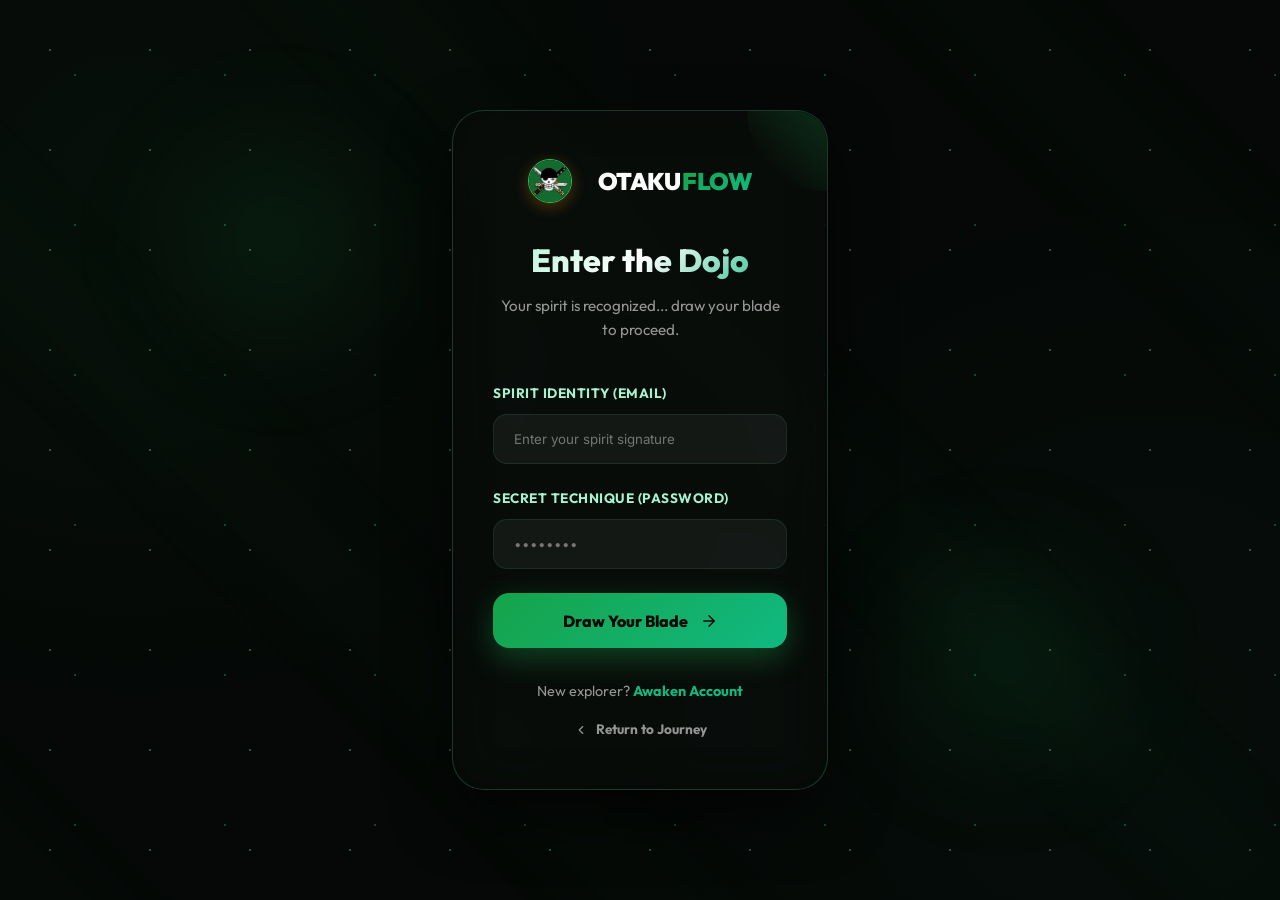
==== commit abd07900: "feat: finalize Otaku Flow branding and discovery features" ====
--- a/login.html
+++ b/login.html
@@ -12,27 +12,45 @@
 </head>
 
 <body class="login-page">
+    <!-- Cinematic Background -->
+    <div class="anime-bg-layer">
+        <div class="bokeh-layer"></div>
+        <div class="particle-field"></div>
+        <div class="god-rays"></div>
+    </div>
+
     <div class="auth-container">
         <div class="auth-card">
             <a href="index.html" class="logo" style="margin-bottom: 2rem; justify-content: center;">
-                <span class="logo-text">OTAKU-FLOW</span>
+                <div class="logo-icon">
+                    <img src="logo/4cbf992843f12bc40618bfadd3aa9a9a.jpg" alt="Zoro Jolly Roger">
+                </div>
+                <span class="logo-text" style="font-size: 1.5rem;">OTAKU<span class="flow-accent">FLOW</span></span>
             </a>
-            <h2>Login</h2>
-            <p>Access your personal anime dashboard</p>
+            <div class="auth-header">
+                <h2>Enter the Dojo</h2>
+                <p>Your spirit is recognized... draw your blade to proceed.</p>
+            </div>
             <form id="login-form">
                 <div class="form-group">
-                    <label for="email">Email Address</label>
-                    <input type="email" id="email" placeholder="you@example.com" required>
+                    <label for="email">Spirit Identity (Email)</label>
+                    <input type="email" id="email" placeholder="Enter your spirit signature" required>
                 </div>
                 <div class="form-group">
-                    <label for="password">Password</label>
+                    <label for="password">Secret Technique (Password)</label>
                     <input type="password" id="password" placeholder="••••••••" required>
                 </div>
-                <button type="submit" class="auth-btn">Sign In</button>
+                <button type="submit" class="auth-btn">
+                    <span>Draw Your Blade</span>
+                    <svg width="18" height="18" viewBox="0 0 24 24" fill="none" stroke="currentColor" stroke-width="2" stroke-linecap="round" stroke-linejoin="round"><path d="M5 12h14m-7-7 7 7-7 7"/></svg>
+                </button>
             </form>
             <div class="auth-footer">
-                <p>Don't have an account? <a href="#">Create One</a></p>
-                <p><a href="index.html">Back to Home</a></p>
+                <p>New explorer? <a href="#">Awaken Account</a></p>
+                <a href="index.html" class="back-home-link">
+                    <svg width="14" height="14" viewBox="0 0 24 24" fill="none" stroke="currentColor" stroke-width="2" stroke-linecap="round" stroke-linejoin="round"><path d="m15 18-6-6 6-6"/></svg>
+                    <span>Return to Journey</span>
+                </a>
             </div>
         </div>
     </div>
--- a/style.css
+++ b/style.css
@@ -1,14 +1,16 @@
+
 * {
     margin: 0;
     padding: 0;
     box-sizing: border-box;
 }
 
+
 body {
-    background-color: #0b0c0d;
+    background-color: #050806;
     background-image: 
-        radial-gradient(circle at 10% 20%, rgba(249, 139, 22, 0.05) 0%, transparent 40%),
-        radial-gradient(circle at 90% 80%, rgba(249, 139, 22, 0.03) 0%, transparent 40%);
+        radial-gradient(circle at 10% 20%, rgba(34, 197, 94, 0.04) 0%, transparent 40%),
+        radial-gradient(circle at 90% 80%, rgba(16, 185, 129, 0.03) 0%, transparent 40%);
     background-attachment: fixed;
     color: #fcfcfc;
     font-family: 'Outfit', -apple-system, BlinkMacSystemFont, 'Segoe UI', Roboto, sans-serif;
@@ -17,13 +19,15 @@
     overflow-x: hidden;
 }
 
+/* Light Mode Overrides */
 body.light_mode {
-    background-color: #f8f9fb;
+    background-color: #f7fdf9;
     background-image: 
-        radial-gradient(circle at 10% 20%, rgba(249, 139, 22, 0.03) 0%, transparent 40%),
-        radial-gradient(circle at 90% 80%, rgba(249, 139, 22, 0.02) 0%, transparent 40%);
-    color: #1a1b1e;
-}
+        radial-gradient(circle at 10% 20%, rgba(34, 197, 94, 0.05) 0%, transparent 40%),
+        radial-gradient(circle at 90% 80%, rgba(16, 185, 129, 0.04) 0%, transparent 40%);
+    color: #064e3b;
+}
+
 
 .header {
     height: 72px;
@@ -56,7 +60,7 @@
 }
 
 .logo-icon {
-    background: linear-gradient(135deg, #f98b16 0%, #ff5e62 100%);
+    background: linear-gradient(135deg, #16a34a 0%, #10b981 100%);
     color: #0b0c0d;
     width: 38px;
     height: 38px;
@@ -77,12 +81,16 @@
     align-items: center;
 }
 
+body.light_mode .logo-icon {
+    box-shadow: 0 4px 15px rgba(34, 197, 94, 0.2);
+}
+
 body.light_mode .logo-text {
-    color: #1a1b1e;
+    color: #064e3b;
 }
 
 .flow-accent {
-    background: linear-gradient(135deg, #f98b16 0%, #ff5e62 100%);
+    background: linear-gradient(135deg, #16a34a 0%, #10b981 100%);
     -webkit-background-clip: text;
     background-clip: text;
     -webkit-text-fill-color: transparent;
@@ -119,7 +127,7 @@
     left: 0;
     width: 0;
     height: 2px;
-    background-color: #f98b16;
+    background-color: #16a34a;
     transition: width 0.3s ease;
 }
 
@@ -136,8 +144,18 @@
     width: 100%;
 }
 
+body.light_mode .nav-links a.active {
+    color: #065f46;
+}
+
+body.light_mode .nav-links a::after {
+    background-color: #065f46;
+    height: 3px;
+    border-radius: 2px;
+}
+
 .nav-links a.active {
-    color: #f98b16;
+    color: #16a34a;
 }
 
 .header_act {
@@ -166,7 +184,7 @@
 .icon_botton:hover {
     background-color: #1e2025;
     border-color: rgba(255, 255, 255, 0.1);
-    color: #f98b16;
+    color: #16a34a;
     transform: translateY(-2px);
 }
 
@@ -211,18 +229,27 @@
 }
 
 .sidebar_menu_item:hover {
-    color: #f98b16;
+    color: #16a34a;
     background: rgba(255, 255, 255, 0.03);
 }
 
 body.light_mode .sidebar_menu_item:hover {
     background: rgba(0, 0, 0, 0.03);
 }
+
 
 .content-container {
     padding: 2.5rem 1.5rem;
     max-width: 1400px;
     margin: 0 auto;
+    transition: margin-top 0.4s cubic-bezier(0.4, 0, 0.2, 1);
+}
+
+.episodes-grid {
+    display: grid;
+    grid-template-columns: repeat(auto-fill, minmax(280px, 1fr));
+    gap: 2.5rem;
+    padding: 2.5rem 0;
 }
 
 .content-header {
@@ -244,7 +271,7 @@
     font-size: 2.5rem;
     font-weight: 900;
     margin: 2.5rem 0 1rem;
-    background: linear-gradient(135deg, #f98b16 0%, #fcfcfc 100%);
+    background: linear-gradient(135deg, #16a34a 0%, #fcfcfc 100%);
     -webkit-background-clip: text;
     background-clip: text;
     -webkit-text-fill-color: transparent;
@@ -254,9 +281,11 @@
 }
 
 body.light_mode #current-category {
-    background: linear-gradient(135deg, #f98b16 0%, #1a1b1e 100%);
+    background: #065f46;
     -webkit-background-clip: text;
     background-clip: text;
+    -webkit-text-fill-color: transparent;
+    filter: none;
 }
 
 .control-btn {
@@ -291,6 +320,7 @@
     padding: 2.5rem 0;
 }
 
+
 .anime-list-item {
     background-color: transparent;
     width: 100%;
@@ -315,13 +345,34 @@
     position: absolute;
     width: 100%;
     height: 100%;
-    -webkit-backface-visibility: hidden;
     backface-visibility: hidden;
-    border-radius: 24px;
+    border-radius: 20px;
+    padding: 0;
+    transition: all 0.4s ease;
     overflow: hidden;
-    border: 1.5px solid rgba(212, 175, 55, 0.2);
-    box-shadow: 0 20px 40px rgba(0, 0, 0, 0.4);
-    transition: all 0.4s ease;
+}
+
+.flip-card-front {
+    transform: rotateY(0deg);
+    background: #141519;
+}
+
+.flip-card-back {
+    transform: rotateY(180deg);
+    background: linear-gradient(135deg, #12141a 0%, #0b0c0d 100%);
+    padding: 1.5rem;
+    display: flex;
+    flex-direction: column;
+    justify-content: space-between;
+    border: 1px solid rgba(255, 255, 255, 0.1);
+    box-shadow: 0 0 30px rgba(34, 197, 94, 0.2), 0 20px 50px rgba(0, 0, 0, 0.6);
+}
+
+body.light_mode .flip-card-back {
+    background: linear-gradient(135deg, #ffffff 0%, #f0fdf4 100%);
+    border: 1px solid rgba(16, 185, 129, 0.2);
+    box-shadow: 0 15px 35px rgba(6, 95, 70, 0.1);
+    color: #064e3b;
 }
 
 .anime-list-item:hover .flip-card-front,
@@ -330,22 +381,7 @@
     box-shadow: 0 0 30px rgba(249, 139, 22, 0.2), 0 20px 50px rgba(0, 0, 0, 0.6);
 }
 
-.flip-card-back {
-    background: #141519;
-    color: #fcfcfc;
-    transform: rotateY(180deg);
-    display: flex;
-    flex-direction: column;
-    padding: 2rem;
-    backdrop-filter: blur(10px);
-    border: 1px solid rgba(255, 255, 255, 0.1);
-}
-
-body.light_mode .flip-card-back {
-    background: #ffffff;
-    color: #1a1b1e;
-    border: 1px solid rgba(0, 0, 0, 0.08);
-}
+/* Shimmer and Polish */
 
 .card-shimmer {
     position: absolute;
@@ -385,11 +421,7 @@
     border-radius: 24px 24px 0 0;
 }
 
-body.light_mode .flip-card-back {
-    background: #ffffff;
-    border: 1px solid rgba(0, 0, 0, 0.08);
-    box-shadow: 0 10px 30px rgba(0, 0, 0, 0.05);
-}
+/* Shadow Polish */
 
 .poster-stack {
     position: relative;
@@ -401,6 +433,20 @@
     width: 100%;
     height: 100%;
     object-fit: cover;
+}
+
+.anime-poster {
+    width: 100%;
+    aspect-ratio: 2/3;
+    object-fit: cover;
+    border-radius: 20px;
+    box-shadow: 0 20px 40px rgba(0, 0, 0, 0.4);
+    transition: all 0.5s cubic-bezier(0.4, 0, 0.2, 1);
+}
+
+body.light_mode .anime-poster {
+    box-shadow: 0 15px 35px rgba(6, 95, 70, 0.08);
+    border: 1px solid rgba(6, 95, 70, 0.05);
 }
 
 .poster-overlay {
@@ -415,11 +461,20 @@
 
 .poster-overlay .item-title {
     margin: 0;
-    font-size: 1.2rem;
+    font-size: 1.25rem;
     font-weight: 800;
     text-shadow: 0 2px 10px rgba(0,0,0,0.5);
     color: #ffffff;
     letter-spacing: -0.2px;
+}
+
+body.light_mode .poster-overlay {
+    background: linear-gradient(to top, rgba(6, 95, 70, 0.95) 0%, rgba(6, 95, 70, 0.4) 40%, transparent 100%);
+}
+
+body.light_mode .poster-overlay .item-title {
+    color: #ffffff;
+    text-shadow: 0 1px 4px rgba(0,0,0,0.3);
 }
 
 .save-btn {
@@ -452,15 +507,24 @@
     color: #fcfcfc;
 }
 
+body.light_mode .nav-links a:hover {
+    color: #10b981;
+}
+
+body.light_mode .header {
+    background-color: rgba(255, 255, 255, 0.9);
+    border-bottom: 1px solid rgba(16, 185, 129, 0.1);
+}
+
 body.light_mode .save-btn:hover {
     background: rgba(0, 0, 0, 0.08);
     color: #0b0c0d;
 }
 
 .save-btn.active {
-    background: rgba(249, 139, 22, 0.15);
-    color: #f98b16;
-    border-color: #f98b16;
+    background: rgba(22, 163, 74, 0.15);
+    color: #16a34a;
+    border-color: #16a34a;
 }
 
 body.light_mode .save-btn.active {
@@ -518,7 +582,7 @@
 .read-more-btn {
     background: none;
     border: none;
-    color: #f98b16;
+    color: #16a34a;
     font-size: 0.75rem;
     font-weight: 700;
     cursor: pointer;
@@ -568,7 +632,11 @@
 
 body.light_mode .search-overlay {
     background-color: #ffffff;
-    border-bottom: 1px solid rgba(0, 0, 0, 0.08);
+    border-bottom: 1px solid rgba(16, 185, 129, 0.1);
+}
+
+main.search-active {
+    margin-top: 100px;
 }
 
 #search-input {
@@ -590,8 +658,8 @@
 }
 
 #search-input:focus {
-    border-color: #f98b16;
-    box-shadow: 0 0 0 3px rgba(249, 139, 22, 0.4);
+    border-color: #16a34a;
+    box-shadow: 0 0 0 3px rgba(22, 163, 74, 0.4);
 }
 
 body.light_mode #search-input:focus {
@@ -599,7 +667,7 @@
 }
 
 #btn-search {
-    background: #f98b16;
+    background: #16a34a;
     border: none;
     padding: 0.6rem 1.5rem;
     color: black;
@@ -653,7 +721,7 @@
 }
 
 .genre-btn:hover {
-    background: #f98b16;
+    background: #16a34a;
     color: black;
 }
 
@@ -712,6 +780,37 @@
     border-bottom: 1px solid rgba(0, 0, 0, 0.1);
 }
 
+.logo-icon {
+    width: 44px;
+    height: 44px;
+    min-width: 44px;
+    min-height: 44px;
+    display: flex;
+    align-items: center;
+    justify-content: center;
+    border-radius: 50%;
+    overflow: hidden;
+    border: 1.5px solid #22c55e;
+    background: #111;
+    transition: all 0.5s cubic-bezier(0.175, 0.885, 0.32, 1.275);
+    margin-right: 12px;
+}
+
+.logo-icon img {
+    width: 100%;
+    height: 100%;
+    object-fit: cover;
+    display: block;
+}
+
+.logo:hover .logo-icon {
+    background: radial-gradient(circle, rgba(34, 197, 94, 0.25) 0%, transparent 70%);
+}
+
+.logo:hover .logo-icon svg {
+    filter: drop-shadow(0 0 18px rgba(34, 197, 94, 0.7));
+}
+
 .user-avatar {
     width: 44px;
     height: 44px;
@@ -751,7 +850,7 @@
 
 .sidebar-item:hover {
     background: rgba(255, 255, 255, 0.03);
-    color: #f98b16;
+    color: #16a34a;
 }
 
 body.light_mode .sidebar-item:hover {
@@ -838,14 +937,17 @@
     margin: 0 auto;
 }
 
-/* Type Selection Overlay */
 .type-selection-overlay {
     position: fixed;
     top: 0;
     left: 0;
     width: 100%;
     height: 100%;
-    background: radial-gradient(circle at 50% -20%, rgba(249, 139, 22, 0.15) 0%, rgba(20, 21, 25, 0.98) 80%);
+    background:
+        radial-gradient(ellipse at 50% -10%, rgba(34, 197, 94, 0.35) 0%, transparent 55%),
+        radial-gradient(ellipse at 90% 90%, rgba(16, 185, 129, 0.2) 0%, transparent 45%),
+        radial-gradient(ellipse at 10% 85%, rgba(5, 150, 105, 0.2) 0%, transparent 45%),
+        radial-gradient(ellipse at 50% 50%, rgba(10, 25, 15, 0.9) 0%, #050806 100%);
     backdrop-filter: blur(40px) saturate(180%);
     -webkit-backdrop-filter: blur(40px) saturate(180%);
     z-index: 9999;
@@ -853,6 +955,7 @@
     align-items: center;
     justify-content: center;
     transition: opacity 0.8s cubic-bezier(0.4, 0, 0.2, 1), visibility 0.8s;
+    overflow: hidden;
 }
 
 .type-selection-overlay.hidden {
@@ -861,13 +964,172 @@
     pointer-events: none;
 }
 
+.anime-bg-layer {
+    position: absolute;
+    top: 0; left: 0;
+    width: 100%; height: 100%;
+    pointer-events: none;
+    z-index: 0;
+    overflow: hidden;
+}
+
+.bokeh-layer {
+    position: absolute;
+    top: 0; left: 0; width: 100%; height: 100%;
+}
+
+.bokeh-layer::before,
+.bokeh-layer::after {
+    content: '';
+    position: absolute;
+    width: 300px; height: 300px;
+    border-radius: 50%;
+    background: radial-gradient(circle, rgba(34, 197, 94, 0.1) 0%, transparent 70%);
+    filter: blur(50px);
+    animation: bokeh-drift 15s ease-in-out infinite alternate;
+}
+
+.bokeh-layer::before { top: 10%; left: 10%; }
+.bokeh-layer::after { bottom: 10%; right: 10%; animation-delay: -7s; }
+
+@keyframes bokeh-drift {
+    from { transform: translate(0, 0) scale(1); }
+    to { transform: translate(100px, 50px) scale(1.2); }
+}
+
+.particle-field {
+    position: absolute;
+    top: 0; left: 0; width: 100%; height: 100%;
+}
+
+.particle-field::before {
+    content: '';
+    position: absolute;
+    top: 0; left: 0; width: 100%; height: 100%;
+    background-image: 
+        radial-gradient(circle, #a7f3d0 1px, transparent 1px),
+        radial-gradient(circle, #34d399 1.5px, transparent 1.5px);
+    background-size: 100px 100px, 150px 150px;
+    animation: particles-float 20s linear infinite;
+    opacity: 0.3;
+}
+
+@keyframes particles-float {
+    from { background-position: 0 0; }
+    to { background-position: 100px 500px; }
+}
+
+.god-rays {
+    position: absolute;
+    top: -50%; left: -50%; width: 200%; height: 200%;
+    background: repeating-linear-gradient(
+        45deg,
+        transparent,
+        transparent 10%,
+        rgba(34, 197, 94, 0.03) 12%,
+        transparent 14%
+    );
+    filter: blur(40px);
+    animation: rays-rotate 60s linear infinite;
+    pointer-events: none;
+}
+
+@keyframes rays-rotate {
+    from { transform: rotate(0deg); }
+    to { transform: rotate(360deg); }
+}
+
+/* ==== Glowing Orbs ==== */
+.glow-orb {
+    position: absolute;
+    border-radius: 50%;
+    filter: blur(80px);
+    animation: orb-pulse 8s ease-in-out infinite;
+}
+
+.orb-1 {
+    width: 500px; height: 500px;
+    background: radial-gradient(circle, rgba(34, 197, 94, 0.25) 0%, transparent 70%);
+    top: -15%; left: 30%;
+    animation-delay: 0s;
+}
+
+.orb-2 {
+    width: 400px; height: 400px;
+    background: radial-gradient(circle, rgba(5, 150, 105, 0.2) 0%, transparent 70%);
+    bottom: -10%; right: 5%;
+    animation-delay: -3s;
+}
+
+.orb-3 {
+    width: 350px; height: 350px;
+    background: radial-gradient(circle, rgba(16, 185, 129, 0.2) 0%, transparent 70%);
+    bottom: 0%; left: -5%;
+    animation-delay: -6s;
+}
+
+@keyframes orb-pulse {
+    0%, 100% { transform: scale(1); opacity: 0.7; }
+    50% { transform: scale(1.15); opacity: 1; }
+}
+
+/* ==== Floating Sakura Petals ==== */
+.floating-deco {
+    position: absolute;
+    pointer-events: none;
+    animation: fall-petal linear infinite;
+    opacity: 0;
+}
+
+/* Sakura petals - fall from top */
+/* Vortex leaves */
+.petal-1 { font-size: 20px; left: 10%; top: 10%; animation: vortex-leaf 10s linear infinite; animation-delay: 0s; }
+.petal-2 { font-size: 28px; left: 80%; top: 20%; animation: vortex-leaf 13s linear infinite; animation-delay: -4s; }
+.petal-3 { font-size: 16px; left: 30%; top: 70%; animation: vortex-leaf 9s linear infinite;  animation-delay: -2s; }
+.petal-4 { font-size: 24px; left: 60%; top: 50%; animation: vortex-leaf 12s linear infinite; animation-delay: -7s; }
+.petal-5 { font-size: 18px; left: 40%; top: 30%; animation: vortex-leaf 11s linear infinite; animation-delay: -1s; }
+.petal-6 { font-size: 22px; left: 85%; top: 80%; animation: vortex-leaf 14s linear infinite; animation-delay: -5s; }
+
+/* Sparkle stars - float and twinkle */
+.star-1 { font-size: 12px; color: rgba(167, 243, 208, 0.7);  left: 5%;  top: 20%; animation: twinkle-star 4s ease-in-out infinite; animation-delay: 0s; }
+.star-2 { font-size: 18px; color: rgba(110, 231, 183, 0.7);  left: 20%; top: 60%; animation: twinkle-star 5s ease-in-out infinite; animation-delay: -1s; }
+.star-3 { font-size: 10px; color: rgba(209, 250, 229, 0.8);  left: 40%; top: 10%; animation: twinkle-star 3.5s ease-in-out infinite; animation-delay: -2.5s; }
+.star-4 { font-size: 14px; color: rgba(52, 211, 153, 0.7);  left: 60%; top: 75%; animation: twinkle-star 6s ease-in-out infinite; animation-delay: -0.5s; }
+.star-5 { font-size: 16px; color: rgba(167, 243, 208, 0.6);  left: 75%; top: 25%; animation: twinkle-star 4.5s ease-in-out infinite; animation-delay: -3s; }
+.star-6 { font-size: 11px; color: rgba(110, 231, 183, 0.6);  left: 90%; top: 50%; animation: twinkle-star 5.5s ease-in-out infinite; animation-delay: -1.5s; }
+
+@keyframes vortex-leaf {
+    0% {
+        transform: translate(0, 0) rotate(0deg) scale(0);
+        opacity: 0;
+    }
+    10% {
+        opacity: 0.8;
+        scale: 1;
+    }
+    100% {
+        transform: translate(calc(100vw * 0.2), calc(100vh * 0.2)) rotate(720deg) scale(0.5);
+        opacity: 0;
+    }
+}
+
+@keyframes twinkle-star {
+    0%, 100% { opacity: 0.2; transform: scale(0.8); }
+    50%       { opacity: 0.9; transform: scale(1.3); }
+}
+
+
+
 .selection-content {
     text-align: center;
     max-width: 1000px;
     width: 100%;
     padding: 2rem;
     animation: fadeInScale 0.8s cubic-bezier(0.4, 0, 0.2, 1);
-}
+    position: relative;
+    z-index: 1;
+}
+
 
 @keyframes fadeInScale {
     from {
@@ -883,21 +1145,25 @@
 
 .selection-title {
     font-family: 'Outfit', sans-serif;
-    font-size: 3.5rem;
+    font-size: 2.75rem;
     font-weight: 900;
-    margin-bottom: 0.5rem;
-    background: linear-gradient(135deg, #fcfcfc 0%, #959595 100%);
+    margin-bottom: 0.75rem;
+    line-height: 1.2;
+    background: linear-gradient(135deg, #a7f3d0 0%, #ffffff 50%, #10b981 100%);
     -webkit-background-clip: text;
     background-clip: text;
     -webkit-text-fill-color: transparent;
-    letter-spacing: 2px;
-    text-transform: uppercase;
-}
+    letter-spacing: 0.5px;
+    text-transform: none;
+    text-shadow: none;
+    filter: drop-shadow(0 0 40px rgba(16, 185, 129, 0.4));
+}
+
 
 .selection-subtitle {
     font-size: 1.2rem;
     color: #959595;
-    margin-bottom: 4rem;
+    margin-bottom: 2.5rem;
     font-weight: 500;
 }
 
@@ -918,9 +1184,9 @@
 }
 
 .progress-step.active {
-    background: #f98b16;
+    background: #22c55e;
     transform: scale(1.4);
-    box-shadow: 0 0 15px rgba(249, 139, 22, 0.6);
+    box-shadow: 0 0 15px rgba(34, 197, 94, 0.6);
 }
 
 .progress-step.active::after {
@@ -930,7 +1196,7 @@
     left: -4px;
     right: -4px;
     bottom: -4px;
-    border: 1px solid #f98b16;
+    border: 1px solid #22c55e;
     border-radius: 50%;
     opacity: 0.3;
 }
@@ -945,37 +1211,78 @@
 }
 
 .type-card {
-    background: linear-gradient(135deg, rgba(255, 255, 255, 0.05) 0%, rgba(255, 255, 255, 0.01) 100%);
-    border: 1px solid rgba(255, 255, 255, 0.1);
-    box-shadow: inset 0 1px 1px rgba(255, 255, 255, 0.1), 0 20px 40px rgba(0, 0, 0, 0.3);
-    border-radius: 24px;
-    padding: 2.5rem 1.5rem;
+    background: 
+        radial-gradient(circle at 50% 120%, rgba(34, 197, 94, 0.15) 0%, transparent 60%),
+        linear-gradient(135deg, rgba(255, 255, 255, 0.1) 0%, rgba(10, 15, 12, 0.6) 100%),
+        radial-gradient(rgba(255, 255, 255, 0.05) 1px, transparent 0);
+    background-size: 100% 100%, 100% 100%, 15px 15px; /* Halftone texture */
+    border: 1.5px solid rgba(110, 231, 183, 0.25);
+    box-shadow: 
+        inset 0 0 40px rgba(0, 0, 0, 0.4),
+        0 25px 60px rgba(0, 0, 0, 0.7);
+    backdrop-filter: blur(25px);
+    -webkit-backdrop-filter: blur(25px);
+    border-radius: 32px;
+    padding: 2.25rem 1.5rem;
     cursor: pointer;
-    transition: all 0.5s cubic-bezier(0.4, 0, 0.2, 1);
+    transition: all 0.7s cubic-bezier(0.19, 1, 0.22, 1);
     display: flex;
     flex-direction: column;
     align-items: center;
-    gap: 1.25rem;
+    gap: 1rem;
     position: relative;
     overflow: hidden;
+    transform-style: preserve-3d;
+}
+
+/* Single Accent Corner - Premium Look */
+.type-card::before {
+    content: '';
+    position: absolute;
+    top: 0; right: 0;
+    width: 60px; height: 60px;
+    background: linear-gradient(225deg, rgba(110, 231, 183, 0.3) 0%, transparent 70%);
+    border-radius: 0 32px 0 100%;
+    transition: all 0.5s ease;
+    opacity: 0.8;
 }
 
 .type-card::after {
     content: '';
     position: absolute;
-    top: -50%;
-    left: -50%;
-    width: 200%;
-    height: 200%;
-    background: linear-gradient(45deg, transparent 45%, rgba(255, 255, 255, 0.05) 50%, transparent 55%);
+    bottom: 2.25rem; left: 1.5rem; right: 1.5rem;
+    height: 1px;
+    background: linear-gradient(90deg, transparent, rgba(110, 231, 183, 0.2), transparent);
+    transition: all 0.5s ease;
+}
+
+.type-card::after {
+    content: '';
+    position: absolute;
+    top: -150%;
+    left: -150%;
+    width: 400%;
+    height: 400%;
+    background: linear-gradient(45deg, 
+        transparent 45%, 
+        rgba(255, 255, 255, 0.15) 50%, 
+        transparent 55%);
     transform: rotate(45deg);
-    transition: all 0.7s ease;
+    transition: all 1s ease;
     pointer-events: none;
+    z-index: 2;
+    animation: shimmer 5s infinite;
+}
+
+@keyframes shimmer {
+    0% { transform: rotate(45deg) translate(-100%, -100%); }
+    20%, 100% { transform: rotate(45deg) translate(100%, 100%); }
 }
 
 .type-card:hover::after {
-    top: 50%;
-    left: 50%;
+    animation: none;
+    top: 150%;
+    left: 150%;
 }
 
 .type-card.fade-out {
@@ -1012,29 +1319,72 @@
 }
 
 .type-card:hover {
-    transform: translateY(-15px);
-    background: rgba(255, 255, 255, 0.07);
-    border-color: #f98b16;
-    box-shadow: 0 30px 60px rgba(0, 0, 0, 0.5), 0 0 30px rgba(249, 139, 22, 0.15);
+    transform: translateY(-15px) rotateX(8deg) rotateY(4deg) scale(1.02);
+    background-color: rgba(34, 197, 94, 0.2);
+    border-color: rgba(110, 231, 183, 0.8);
+    box-shadow: 
+        0 40px 80px rgba(0, 0, 0, 0.7), 
+        0 0 50px rgba(34, 197, 94, 0.3);
+    animation: haki-breathe 3s ease-in-out infinite;
 }
 
 .type-card:hover::before {
-    opacity: 1;
+    width: 100px; height: 100px;
+    background: linear-gradient(225deg, rgba(110, 231, 183, 0.6) 0%, transparent 70%);
+}
+
+@keyframes haki-breathe {
+    0%, 100% { filter: brightness(1) drop-shadow(0 0 10px rgba(34, 197, 94, 0.2)); }
+    50% { filter: brightness(1.1) drop-shadow(0 0 30px rgba(34, 197, 94, 0.4)); }
 }
 
 .type-icon {
     width: 80px;
     height: 80px;
-    border-radius: 24px;
+    border-radius: 50%;
     display: flex;
     align-items: center;
     justify-content: center;
-    margin-bottom: 0.5rem;
-    transition: all 0.5s cubic-bezier(0.4, 0, 0.2, 1);
+    margin-bottom: 0.75rem;
+    transition: all 0.6s cubic-bezier(0.19, 1, 0.22, 1);
+    position: relative;
+    background: radial-gradient(circle, rgba(16, 185, 129, 0.25) 0%, rgba(5, 46, 22, 0.8) 100%);
+    border: 2px solid rgba(110, 231, 183, 0.3);
+    overflow: hidden;
+}
+
+/* Spirit Orb Glow Ring */
+.type-icon::before {
+    content: '';
+    position: absolute;
+    top: -5px; left: -5px; right: -5px; bottom: -5px;
+    border: 3px solid transparent;
+    border-top: 3px solid rgba(110, 231, 183, 0.8);
+    border-radius: 50%;
+    animation: orb-spin 3s linear infinite;
+    z-index: 1;
+}
+
+@keyframes orb-spin {
+    from { transform: rotate(0deg); }
+    to { transform: rotate(360deg); }
+}
+
+.type-icon::after {
+    content: '';
+    position: absolute;
+    width: 100%; height: 100%;
+    background: inherit;
+    filter: blur(20px);
+    opacity: 0.6;
+    z-index: -1;
 }
 
 .type-card:hover .type-icon {
-    transform: scale(1.1) rotate(8deg);
+    transform: scale(1.2) translateY(-10px);
+    background: radial-gradient(circle, rgba(34, 197, 94, 0.4) 0%, rgba(5, 46, 22, 0.9) 100%);
+    border-color: rgba(110, 231, 183, 1);
+    box-shadow: 0 0 40px rgba(34, 197, 94, 0.6);
 }
 
 .type-icon.action {
@@ -1073,42 +1423,91 @@
     box-shadow: 0 10px 20px rgba(6, 182, 212, 0.1);
 }
 
+.anime-emoji, .anime-icon {
+    font-size: 48px;
+    width: 44px;
+    height: 44px;
+    line-height: 1;
+    display: block;
+    transition: all 0.4s cubic-bezier(0.34, 1.56, 0.64, 1);
+    filter: drop-shadow(0 4px 12px rgba(0,0,0,0.3));
+}
+
+.type-card:hover .anime-emoji,
+.type-card:hover .anime-icon {
+    transform: scale(1.15) rotate(-8deg);
+    filter: drop-shadow(0 8px 24px rgba(34, 197, 94, 0.5));
+}
+
 .type-card h3 {
     font-family: 'Outfit', sans-serif;
-    font-size: 1.5rem;
+    font-size: 1.6rem;
     font-weight: 800;
-    color: #fcfcfc;
+    color: #ffffff;
+    letter-spacing: 0.5px;
+    margin-bottom: 0.25rem;
 }
 
 .type-card p {
-    font-size: 0.9rem;
-    color: #959595;
+    font-size: 0.95rem;
+    color: #a7f3d0;
     font-weight: 500;
+    opacity: 0.8;
 }
 
 body.light_mode .type-selection-overlay {
-    background: radial-gradient(circle at center, rgba(255, 255, 255, 0.98), #f4f4f7);
+    background: radial-gradient(circle at center, #ffffff, #f0fdf4);
 }
 
 body.light_mode .selection-title {
-    background: linear-gradient(135deg, #0b0c0d 0%, #666666 100%);
+    background: linear-gradient(135deg, #064e3b 0%, #16a34a 50%, #10b981 100%);
     -webkit-background-clip: text;
     background-clip: text;
 }
 
+body.light_mode .selection-subtitle {
+    color: #374151;
+}
+
 body.light_mode .type-card {
-    background: #ffffff;
-    border: 1px solid rgba(0, 0, 0, 0.05);
-    box-shadow: 0 4px 6px rgba(0, 0, 0, 0.02);
+    background: rgba(255, 255, 255, 0.8);
+    border: 1.5px solid rgba(16, 185, 129, 0.2);
+    box-shadow: 0 10px 30px rgba(16, 185, 129, 0.08), inset 0 1px 1px #fff;
+    backdrop-filter: blur(15px);
 }
 
 body.light_mode .type-card:hover {
-    background: #ffffff;
-    box-shadow: 0 20px 40px rgba(0, 0, 0, 0.08);
+    background: rgba(255, 255, 255, 1);
+    border-color: rgba(16, 185, 129, 0.6);
+    box-shadow: 0 20px 50px rgba(16, 185, 129, 0.15);
 }
 
 body.light_mode .type-card h3 {
-    color: #0b0c0d;
+    color: #064e3b;
+}
+
+body.light_mode .type-card p {
+    color: #166534;
+}
+
+body.light_mode .type-icon {
+    background: radial-gradient(circle, rgba(16, 185, 129, 0.1) 0%, rgba(240, 253, 244, 0.8) 100%);
+    border-color: rgba(16, 185, 129, 0.2);
+}
+
+body.light_mode .bokeh-layer::before,
+body.light_mode .bokeh-layer::after {
+    background: radial-gradient(circle, rgba(16, 185, 129, 0.08) 0%, transparent 70%);
+}
+
+body.light_mode .god-rays {
+    background: repeating-linear-gradient(
+        45deg,
+        transparent,
+        transparent 10%,
+        rgba(34, 197, 94, 0.02) 12%,
+        transparent 14%
+    );
 }
 
 @media (max-width: 768px) {
@@ -1124,4 +1523,417 @@
     .type-card {
         padding: 2rem 1rem;
     }
-}+}
+/* ==== Zoro Premium Login Page ==== */
+.login-page {
+    min-height: 100vh;
+    display: flex;
+    align-items: center;
+    justify-content: center;
+    background-color: #050806;
+    position: relative;
+    overflow: hidden;
+}
+
+.auth-container {
+    width: 100%;
+    max-width: 440px;
+    padding: 2rem;
+    position: relative;
+    z-index: 10;
+}
+
+.auth-card {
+    background: rgba(10, 15, 12, 0.7);
+    backdrop-filter: blur(25px);
+    -webkit-backdrop-filter: blur(25px);
+    border: 1.5px solid rgba(110, 231, 183, 0.2);
+    border-radius: 32px;
+    padding: 3rem 2.5rem;
+    box-shadow: 
+        0 25px 60px rgba(0, 0, 0, 0.6),
+        inset 0 0 40px rgba(0, 0, 0, 0.3);
+    position: relative;
+    overflow: hidden;
+}
+
+/* Single Accent Corner for Login */
+.auth-card::before {
+    content: '';
+    position: absolute;
+    top: 0; right: 0;
+    width: 80px; height: 80px;
+    background: linear-gradient(225deg, rgba(34, 197, 94, 0.2) 0%, transparent 70%);
+    border-radius: 0 32px 0 100%;
+}
+
+.auth-header {
+    text-align: center;
+    margin-bottom: 2.5rem;
+}
+
+.auth-header h2 {
+    font-family: 'Outfit', sans-serif;
+    font-size: 2rem;
+    font-weight: 800;
+    margin-bottom: 0.5rem;
+    background: linear-gradient(135deg, #a7f3d0 0%, #ffffff 50%, #10b981 100%);
+    -webkit-background-clip: text;
+    background-clip: text;
+    -webkit-text-fill-color: transparent;
+}
+
+.auth-header p {
+    color: #959595;
+    font-size: 0.95rem;
+}
+
+.form-group {
+    margin-bottom: 1.5rem;
+}
+
+.form-group label {
+    display: block;
+    font-size: 0.85rem;
+    font-weight: 700;
+    color: #a7f3d0;
+    margin-bottom: 0.6rem;
+    text-transform: uppercase;
+    letter-spacing: 0.5px;
+}
+
+.form-group input {
+    width: 100%;
+    background: rgba(255, 255, 255, 0.05);
+    border: 1.5px solid rgba(110, 231, 183, 0.1);
+    border-radius: 14px;
+    padding: 1rem 1.25rem;
+    color: #ffffff;
+    font-family: 'Inter', sans-serif;
+    transition: all 0.3s ease;
+}
+
+.form-group input:focus {
+    outline: none;
+    border-color: #22c55e;
+    background: rgba(34, 197, 94, 0.05);
+    box-shadow: 0 0 20px rgba(34, 197, 94, 0.15);
+}
+
+.auth-btn {
+    width: 100%;
+    background: linear-gradient(135deg, #16a34a 0%, #10b981 100%);
+    border: none;
+    border-radius: 16px;
+    padding: 1.1rem;
+    color: #050806;
+    font-family: 'Outfit', sans-serif;
+    font-weight: 800;
+    font-size: 1rem;
+    cursor: pointer;
+    display: flex;
+    align-items: center;
+    justify-content: center;
+    gap: 0.75rem;
+    transition: all 0.4s cubic-bezier(0.19, 1, 0.22, 1);
+    box-shadow: 0 10px 30px rgba(34, 197, 94, 0.3);
+}
+
+.auth-btn:hover {
+    transform: translateY(-3px);
+    box-shadow: 0 20px 40px rgba(34, 197, 94, 0.4);
+    filter: brightness(1.1);
+}
+
+.auth-footer {
+    margin-top: 2rem;
+    text-align: center;
+    display: flex;
+    flex-direction: column;
+    gap: 1rem;
+}
+
+.auth-footer p {
+    color: #959595;
+    font-size: 0.9rem;
+}
+
+.auth-footer a {
+    color: #10b981;
+    text-decoration: none;
+    font-weight: 700;
+}
+
+.back-home-link {
+    display: flex;
+    align-items: center;
+    justify-content: center;
+    gap: 0.5rem;
+    font-size: 0.85rem;
+    color: #959595 !important;
+    transition: all 0.3s ease;
+}
+
+.back-home-link:hover {
+    color: #ffffff !important;
+    transform: translateX(-3px);
+}
+
+/* ==== Light Mode Login ==== */
+body.light_mode.login-page {
+    background-color: #f7fdf9;
+}
+
+body.light_mode .auth-card {
+    background: rgba(255, 255, 255, 0.8);
+    border-color: rgba(16, 185, 129, 0.2);
+    box-shadow: 0 25px 50px rgba(16, 185, 129, 0.1);
+}
+
+body.light_mode .auth-header h2 {
+    background: #064e3b;
+    -webkit-background-clip: text;
+    background-clip: text;
+}
+
+body.light_mode .auth-header p,
+body.light_mode .auth-footer p {
+    color: #374151;
+}
+
+body.light_mode .form-group label {
+    color: #065f46;
+}
+
+body.light_mode .form-group input {
+    background: #ffffff;
+    border-color: rgba(16, 185, 129, 0.2);
+    color: #064e3b;
+}
+
+body.light_mode .auth-btn {
+    color: #ffffff;
+}
+
+
+.compass-btn svg {
+    transition: transform 0.8s cubic-bezier(0.65, 0, 0.35, 1);
+}
+
+.compass-btn.spinning svg {
+    animation: compass-rotate 1.5s infinite linear;
+    color: #22c55e;
+    filter: drop-shadow(0 0 8px rgba(34, 197, 94, 0.6));
+}
+
+@keyframes compass-rotate {
+    from { transform: rotate(0deg); }
+    to { transform: rotate(360deg); }
+}
+
+.zoro-choice-header {
+    width: 100%;
+    margin-bottom: 2rem;
+    padding: 1.5rem;
+    background: rgba(16, 185, 129, 0.05);
+    border: 1px solid rgba(16, 185, 129, 0.1);
+    border-radius: 16px;
+    display: flex;
+    flex-direction: column;
+    align-items: center;
+    gap: 0.5rem;
+    animation: slideDown 0.6s cubic-bezier(0.4, 0, 0.2, 1);
+}
+
+.zoro-choice-header h2 {
+    font-family: 'Outfit', sans-serif;
+    font-size: 1.5rem;
+    font-weight: 800;
+    color: #22c55e;
+    display: flex;
+    align-items: center;
+    gap: 0.75rem;
+}
+
+.zoro-choice-header p {
+    color: #959595;
+    font-size: 0.95rem;
+}
+
+@keyframes slideDown {
+    from { opacity: 0; transform: translateY(-20px); }
+    to { opacity: 1; transform: translateY(0); }
+}
+
+/* Light Mode Overrides for Compass Result */
+body.light_mode .zoro-choice-header {
+    background: rgba(16, 185, 129, 0.03);
+    border-color: rgba(16, 185, 129, 0.15);
+}
+
+body.light_mode .zoro-choice-header p {
+    color: #4b5563;
+}
+
+/* End of Zoro Styles */
+
+/* ==== Hero Blade Cinema Banner ==== */
+.hero-blade {
+    width: 100%;
+    height: 80vh;
+    min-height: 550px;
+    position: relative;
+    overflow: hidden;
+    margin-bottom: 2rem;
+    background-color: #0d0e12;
+    animation: heroReveal 1.2s cubic-bezier(0.16, 1, 0.3, 1);
+}
+
+@keyframes heroReveal {
+    from { opacity: 0; transform: translateY(20px) scale(0.98); }
+    to { opacity: 1; transform: translateY(0) scale(1); }
+}
+
+.hero-video-container {
+    position: absolute;
+    top: 0; left: 0; width: 100%; height: 100%;
+}
+
+.hero-video-container iframe {
+    width: 100%;
+    height: 100%;
+    object-fit: cover;
+    pointer-events: none;
+    transform: scale(1.15); /* Hide YT black bars */
+}
+
+.hero-overlay {
+    position: absolute;
+    inset: 0;
+    background: linear-gradient(to right, 
+        rgba(10, 11, 14, 0.95) 0%, 
+        rgba(10, 11, 14, 0.5) 50%, 
+        transparent 100%),
+        linear-gradient(to top, 
+        rgba(10, 11, 14, 1) 0%, 
+        transparent 30%);
+    z-index: 2;
+}
+
+.hero-content {
+    position: relative;
+    z-index: 5;
+    height: 100%;
+    display: flex;
+    flex-direction: column;
+    justify-content: center;
+    padding: 0 4rem;
+    max-width: 800px;
+}
+
+.hero-tag {
+    color: #22c55e;
+    font-size: 0.85rem;
+    font-weight: 800;
+    text-transform: uppercase;
+    letter-spacing: 2px;
+    margin-bottom: 1rem;
+    display: flex;
+    align-items: center;
+    gap: 0.5rem;
+}
+
+.hero-title {
+    font-family: 'Outfit', sans-serif;
+    font-size: 4rem;
+    font-weight: 900;
+    color: #ffffff;
+    line-height: 1.1;
+    margin-bottom: 1.5rem;
+    text-shadow: 0 0 30px rgba(34, 197, 94, 0.3);
+}
+
+.hero-description {
+    font-size: 1.1rem;
+    color: #959595;
+    line-height: 1.6;
+    margin-bottom: 2.5rem;
+    display: -webkit-box;
+    -webkit-line-clamp: 3;
+    -webkit-box-orient: vertical;
+    overflow: hidden;
+}
+
+.hero-actions {
+    display: flex;
+    gap: 1.5rem;
+}
+
+.hero-btn {
+    padding: 1rem 2.2rem;
+    border-radius: 12px;
+    font-weight: 800;
+    font-size: 1rem;
+    cursor: pointer;
+    transition: all 0.3s cubic-bezier(0.4, 0, 0.2, 1);
+    display: flex;
+    align-items: center;
+    gap: 0.75rem;
+    font-family: 'Inter', sans-serif;
+}
+
+.hero-btn.primary {
+    background: #22c55e;
+    color: #052e16;
+    border: none;
+    box-shadow: 0 10px 30px rgba(34, 197, 94, 0.2);
+}
+
+.hero-btn.primary:hover {
+    background: #4ade80;
+    transform: scale(1.05);
+    box-shadow: 0 15px 40px rgba(34, 197, 94, 0.4);
+}
+
+.hero-btn.secondary {
+    background: rgba(255, 255, 255, 0.05);
+    color: #ffffff;
+    border: 1px solid rgba(255, 255, 255, 0.1);
+    backdrop-filter: blur(10px);
+}
+
+.hero-btn.secondary:hover {
+    background: rgba(255, 255, 255, 0.1);
+    border-color: #22c55e;
+}
+
+body.light_mode .hero-overlay {
+    background: linear-gradient(to right, 
+        rgba(255, 255, 255, 0.95) 0%, 
+        rgba(255, 255, 255, 0.4) 50%, 
+        transparent 100%),
+        linear-gradient(to top, 
+        rgba(255, 255, 255, 1) 0%, 
+        transparent 30%);
+}
+
+body.light_mode .hero-title {
+    color: #064e3b;
+}
+
+body.light_mode .hero-description {
+    color: #4b5563;
+}
+
+
+@media (max-width: 1024px) {
+    .hero-title { font-size: 3rem; }
+    .hero-content { padding: 0 2rem; }
+}
+
+@media (max-width: 768px) {
+    .hero-blade { height: auto; padding: 4rem 1.5rem; }
+    .hero-video-container { display: none; } /* Hide video on mobile for performance */
+    .hero-title { font-size: 2.5rem; }
+    .hero-content { padding: 0; }
+}
